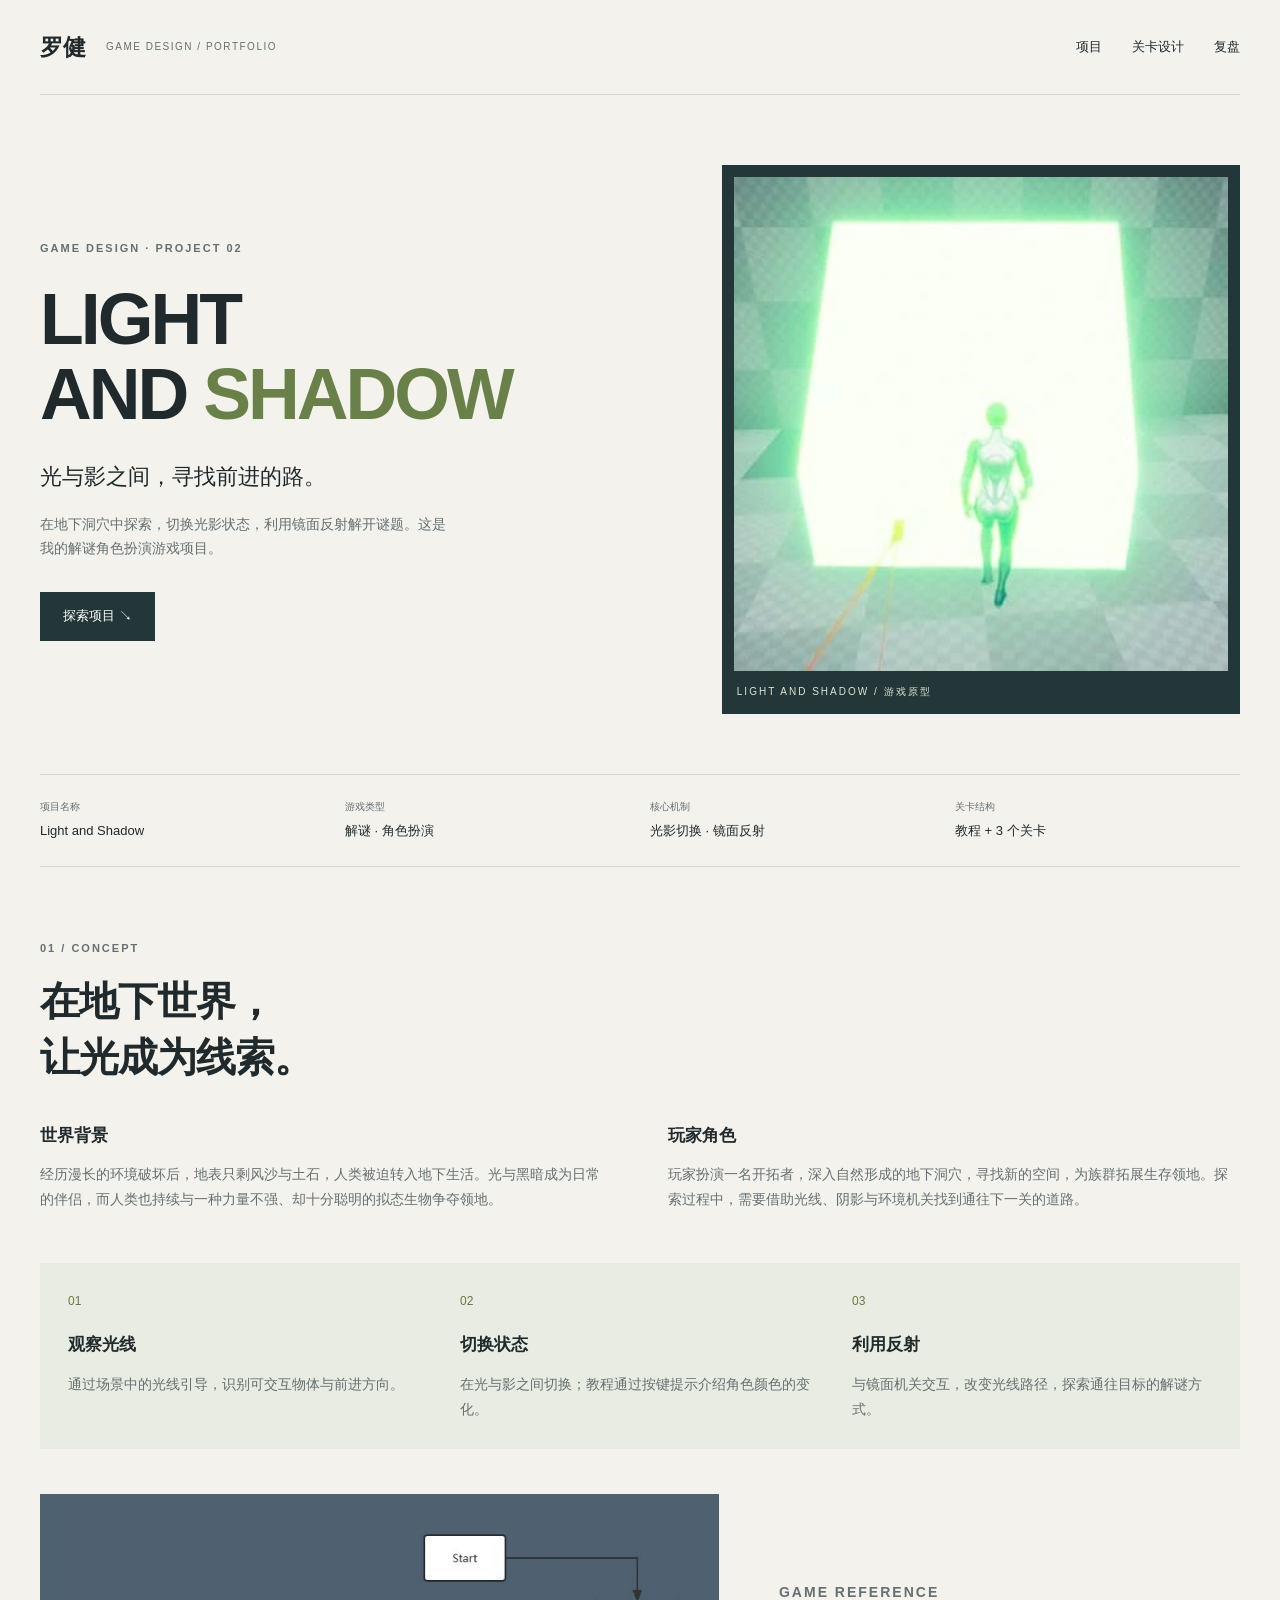
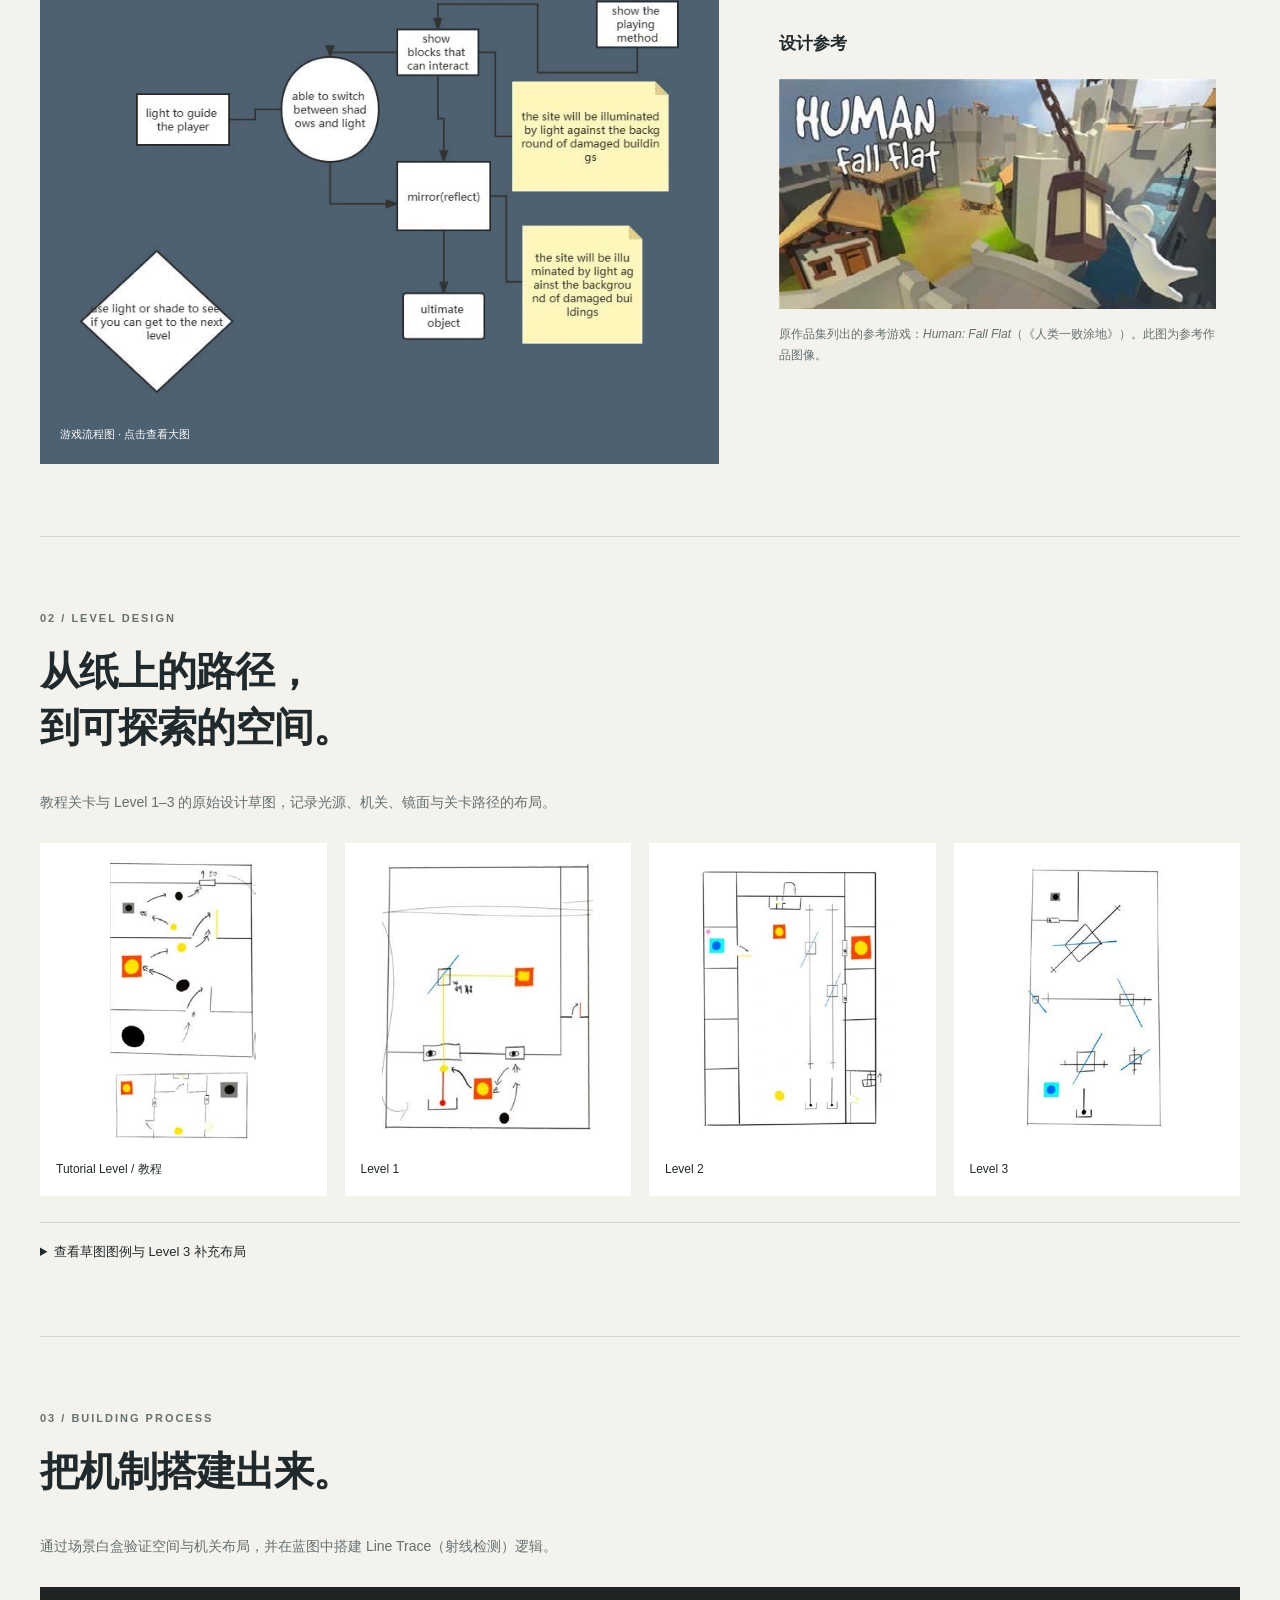
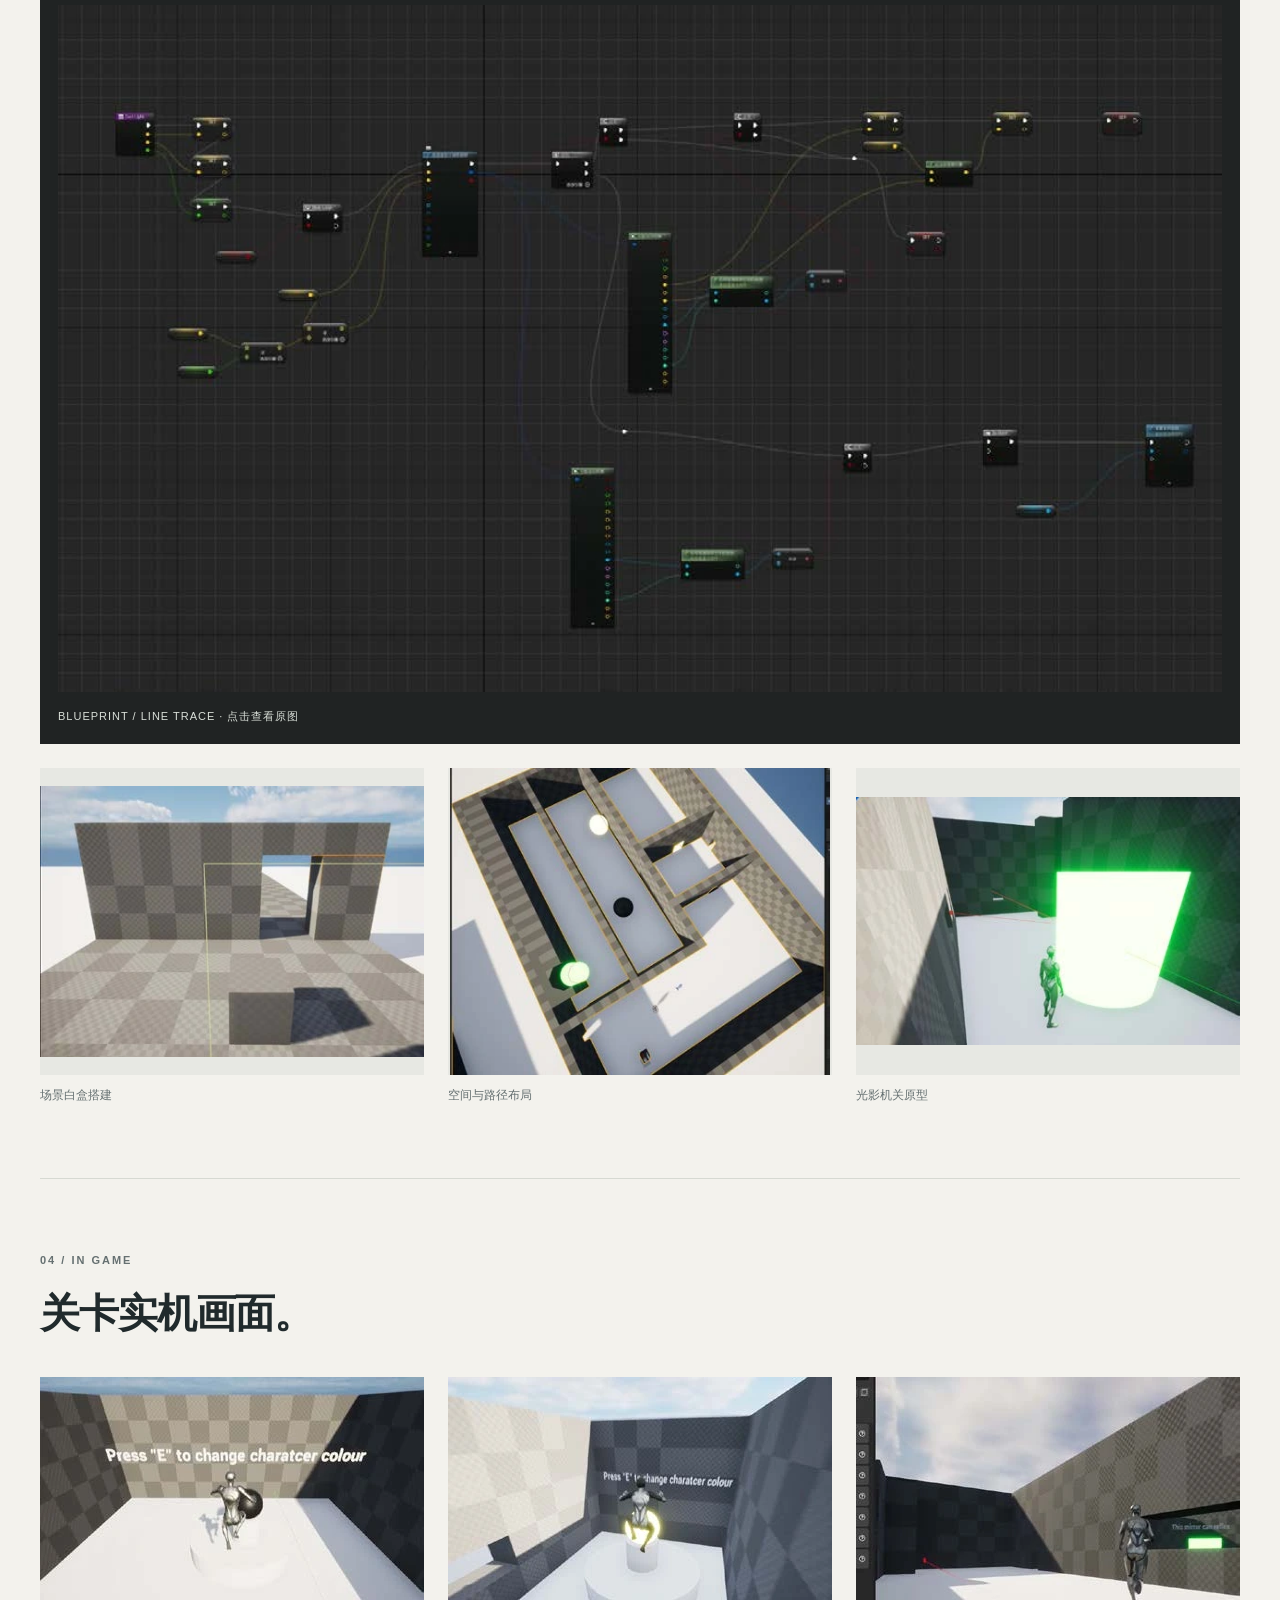
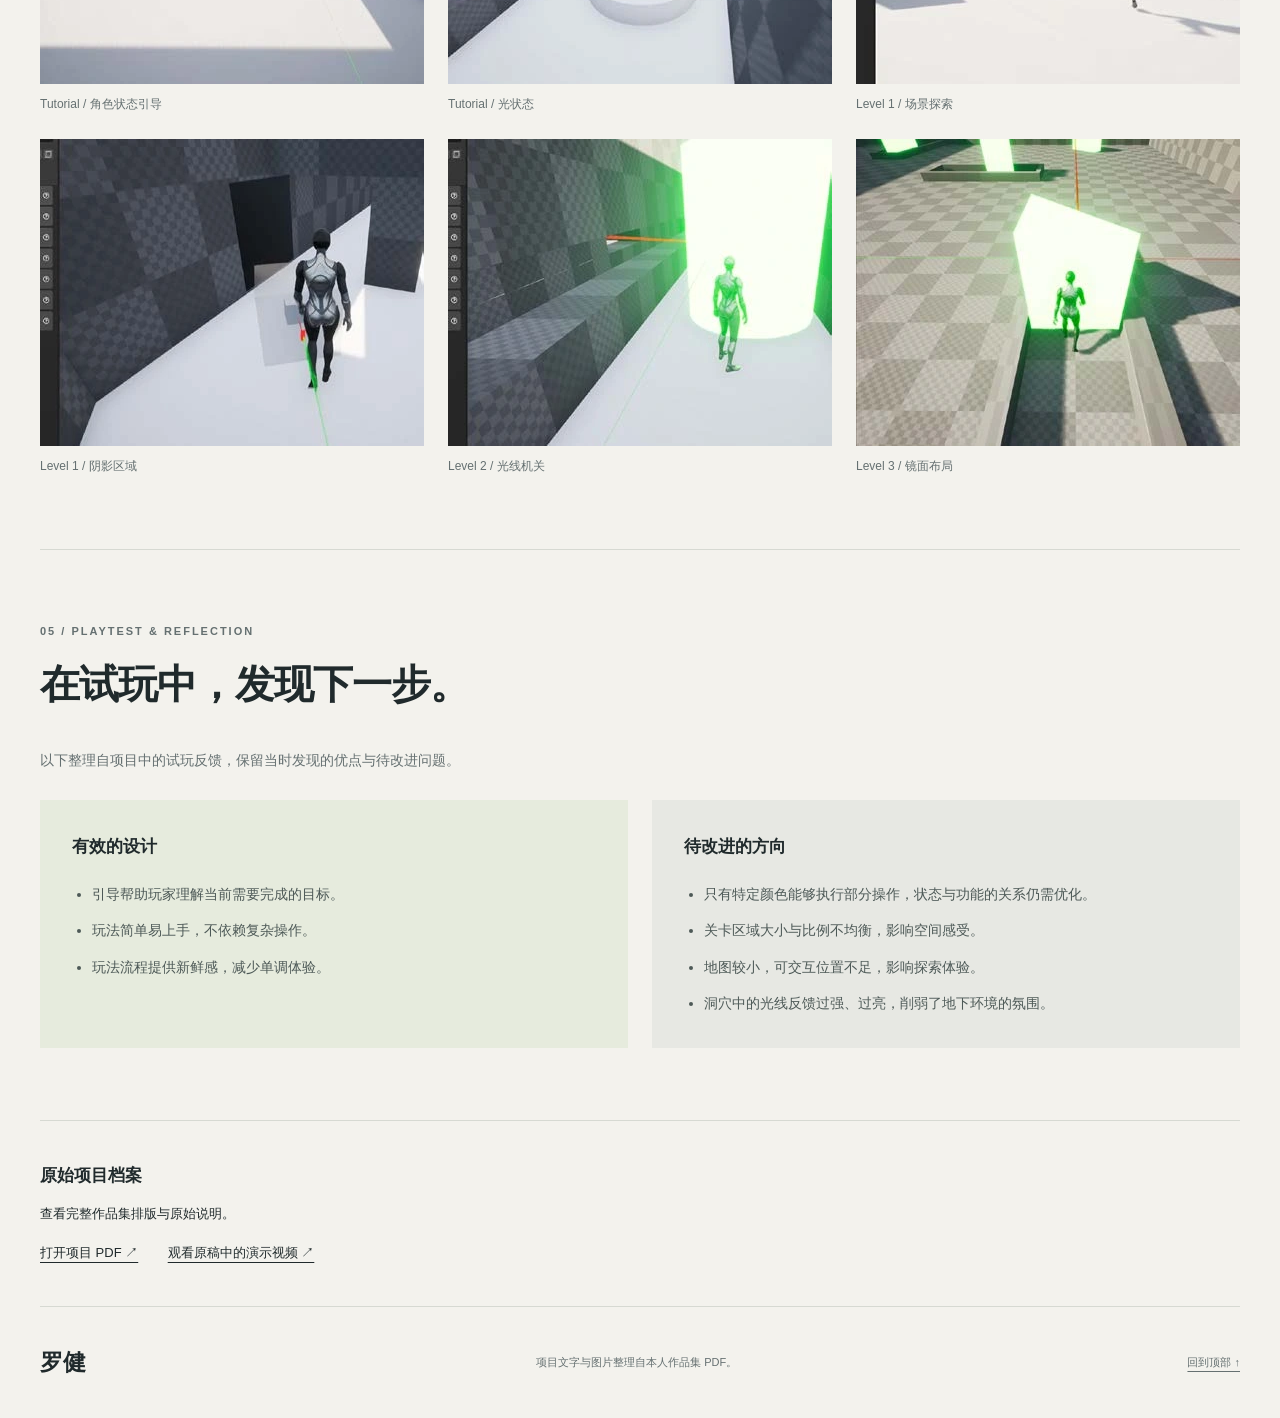
==== index.html @ 32b3b3c1 "Move portfolio images into image directory Update image paths in both language versions and document" ====
<!DOCTYPE html>
<html lang="zh-CN">
<head>
<meta charset="UTF-8">
<meta name="viewport" content="width=device-width, initial-scale=1">
<meta name="description" content="罗健的游戏作品集：Light and Shadow。展示光影解谜游戏的关卡设计、蓝图实现与试玩反馈。">
<title>罗健 · Light and Shadow | 游戏作品集</title>
<link rel="stylesheet" href="styles.css">
</head>
<body>
<a class="skip-link" href="#project">跳转到项目内容</a>
<header>
<a class="wordmark" href="#home">罗健 <span>GAME DESIGN / PORTFOLIO</span>
</a>
<nav aria-label="主导航">
<a href="#project">项目</a>
<a href="#levels">关卡设计</a>
<a href="#reflection">复盘</a>
</nav>
</header>
<main id="home">
<section class="hero">
<div>
<p class="eyebrow">GAME DESIGN · PROJECT 02</p>
<h1>LIGHT<br>AND <em>SHADOW</em>
</h1>
<p class="subtitle">光与影之间，寻找前进的路。</p>
<p class="intro">在地下洞穴中探索，切换光影状态，利用镜面反射解开谜题。这是我的解谜角色扮演游戏项目。</p>
<a class="button" href="#project">探索项目 ↘</a>
</div>
<figure class="hero-image">
<img src="assets/image/page-1-image-4.webp" alt="Light and Shadow 中角色站在绿色发光机关前" width="383" height="382" fetchpriority="high">
<figcaption>LIGHT AND SHADOW / 游戏原型</figcaption>
</figure>
</section>
<div class="meta">
<div>
<span>项目名称</span>Light and Shadow</div>
<div>
<span>游戏类型</span>解谜 · 角色扮演</div>
<div>
<span>核心机制</span>光影切换 · 镜面反射</div>
<div>
<span>关卡结构</span>教程 + 3 个关卡</div>
</div>
<section id="project" class="section">
<div class="section-heading">
<p class="eyebrow">01 / CONCEPT</p>
<h2>在地下世界，<br>让光成为线索。</h2>
</div>
<div class="two-col">
<article>
<h3>世界背景</h3>
<p>经历漫长的环境破坏后，地表只剩风沙与土石，人类被迫转入地下生活。光与黑暗成为日常的伴侣，而人类也持续与一种力量不强、却十分聪明的拟态生物争夺领地。</p>
</article>
<article>
<h3>玩家角色</h3>
<p>玩家扮演一名开拓者，深入自然形成的地下洞穴，寻找新的空间，为族群拓展生存领地。探索过程中，需要借助光线、阴影与环境机关找到通往下一关的道路。</p>
</article>
</div>
<div class="mechanics">
<article>
<span>01</span>
<h3>观察光线</h3>
<p>通过场景中的光线引导，识别可交互物体与前进方向。</p>
</article>
<article>
<span>02</span>
<h3>切换状态</h3>
<p>在光与影之间切换；教程通过按键提示介绍角色颜色的变化。</p>
</article>
<article>
<span>03</span>
<h3>利用反射</h3>
<p>与镜面机关交互，改变光线路径，探索通往目标的解谜方式。</p>
</article>
</div>
<div class="process-grid">
<div class="flow">
<figure>
<a href="assets/image/page-2-image-1.webp" target="_blank" rel="noopener">
<img src="assets/image/page-2-image-1.webp" alt="游戏流程图：玩法引导、交互物体、光影切换、镜面反射与最终目标" width="756" height="590" loading="lazy">
</a>
<figcaption>游戏流程图 · 点击查看大图</figcaption>
</figure>
</div>
<article class="reference">
<p class="eyebrow">GAME REFERENCE</p>
<h3>设计参考</h3>
<img src="assets/image/page-2-image-0.webp" alt="参考游戏 Human: Fall Flat 宣传画面，非本人作品" width="420" height="221" loading="lazy">
<p>原作品集列出的参考游戏：<cite>Human: Fall Flat</cite>（《人类一败涂地》）。此图为参考作品图像。</p>
</article>
</div>
</section>
<section id="levels" class="section">
<div class="section-heading">
<p class="eyebrow">02 / LEVEL DESIGN</p>
<h2>从纸上的路径，<br>到可探索的空间。</h2>
</div>
<p>教程关卡与 Level 1–3 的原始设计草图，记录光源、机关、镜面与关卡路径的布局。</p>
<div class="sketch-grid">
<figure>
<a href="assets/image/page-3-image-0.webp" target="_blank" rel="noopener">
<img src="assets/image/page-3-image-0.webp" alt="Tutorial Level / 教程 关卡布局原始草图" width="211" height="405" loading="lazy">
</a>
<figcaption>Tutorial Level / 教程</figcaption>
</figure>
<figure>
<a href="assets/image/page-3-image-2.webp" target="_blank" rel="noopener">
<img src="assets/image/page-3-image-2.webp" alt="Level 1 关卡布局原始草图" width="280" height="372" loading="lazy">
</a>
<figcaption>Level 1</figcaption>
</figure>
<figure>
<a href="assets/image/page-3-image-4.webp" target="_blank" rel="noopener">
<img src="assets/image/page-3-image-4.webp" alt="Level 2 关卡布局原始草图" width="290" height="392" loading="lazy">
</a>
<figcaption>Level 2</figcaption>
</figure>
<figure>
<a href="assets/image/page-3-image-5.webp" target="_blank" rel="noopener">
<img src="assets/image/page-3-image-5.webp" alt="Level 3 关卡布局原始草图" width="245" height="392" loading="lazy">
</a>
<figcaption>Level 3</figcaption>
</figure>
</div>
<details>
<summary>查看草图图例与 Level 3 补充布局</summary>
<div class="two-col extra">
<img src="assets/image/page-3-image-1.webp" alt="光影状态与机关符号的手写图例" width="508" height="123" loading="lazy">
<img src="assets/image/page-3-image-3.webp" alt="Level 3 补充布局草图" width="446" height="392" loading="lazy">
</div>
</details>
</section>
<section class="section">
<div class="section-heading">
<p class="eyebrow">03 / BUILDING PROCESS</p>
<h2>把机制搭建出来。</h2>
</div>
<p>通过场景白盒验证空间与机关布局，并在蓝图中搭建 Line Trace（射线检测）逻辑。</p>
<div class="blueprint">
<figure>
<a href="assets/image/page-4-image-2.webp" target="_blank" rel="noopener">
<img src="assets/image/page-4-image-2.webp" alt="Line Trace 蓝图的节点及连接逻辑" width="1022" height="603" loading="lazy">
</a>
<figcaption>BLUEPRINT / LINE TRACE · 点击查看原图</figcaption>
</figure>
</div>
<div class="gallery build">
<figure>
<a href="assets/image/page-4-image-0.webp" target="_blank" rel="noopener">
<img src="assets/image/page-4-image-0.webp" alt="场景白盒搭建" width="412" height="290" loading="lazy">
</a>
<figcaption>场景白盒搭建</figcaption>
</figure>
<figure>
<a href="assets/image/page-4-image-1.webp" target="_blank" rel="noopener">
<img src="assets/image/page-4-image-1.webp" alt="空间与路径布局" width="412" height="332" loading="lazy">
</a>
<figcaption>空间与路径布局</figcaption>
</figure>
<figure>
<a href="assets/image/page-4-image-3.webp" target="_blank" rel="noopener">
<img src="assets/image/page-4-image-3.webp" alt="光影机关原型" width="412" height="266" loading="lazy">
</a>
<figcaption>光影机关原型</figcaption>
</figure>
</div>
</section>
<section class="section">
<div class="section-heading">
<p class="eyebrow">04 / IN GAME</p>
<h2>关卡实机画面。</h2>
</div>
<div class="gallery">
<figure>
<a href="assets/image/page-5-image-0.webp" target="_blank" rel="noopener">
<img src="assets/image/page-5-image-0.webp" alt="Tutorial / 角色状态引导游戏截图" width="384" height="307" loading="lazy">
</a>
<figcaption>Tutorial / 角色状态引导</figcaption>
</figure>
<figure>
<a href="assets/image/page-5-image-2.webp" target="_blank" rel="noopener">
<img src="assets/image/page-5-image-2.webp" alt="Tutorial / 光状态游戏截图" width="384" height="307" loading="lazy">
</a>
<figcaption>Tutorial / 光状态</figcaption>
</figure>
<figure>
<a href="assets/image/page-5-image-4.webp" target="_blank" rel="noopener">
<img src="assets/image/page-5-image-4.webp" alt="Level 1 / 场景探索游戏截图" width="384" height="307" loading="lazy">
</a>
<figcaption>Level 1 / 场景探索</figcaption>
</figure>
<figure>
<a href="assets/image/page-5-image-1.webp" target="_blank" rel="noopener">
<img src="assets/image/page-5-image-1.webp" alt="Level 1 / 阴影区域游戏截图" width="384" height="307" loading="lazy">
</a>
<figcaption>Level 1 / 阴影区域</figcaption>
</figure>
<figure>
<a href="assets/image/page-5-image-3.webp" target="_blank" rel="noopener">
<img src="assets/image/page-5-image-3.webp" alt="Level 2 / 光线机关游戏截图" width="384" height="307" loading="lazy">
</a>
<figcaption>Level 2 / 光线机关</figcaption>
</figure>
<figure>
<a href="assets/image/page-5-image-5.webp" target="_blank" rel="noopener">
<img src="assets/image/page-5-image-5.webp" alt="Level 3 / 镜面布局游戏截图" width="384" height="307" loading="lazy">
</a>
<figcaption>Level 3 / 镜面布局</figcaption>
</figure>
</div>
</section>
<section id="reflection" class="section">
<div class="section-heading">
<p class="eyebrow">05 / PLAYTEST & REFLECTION</p>
<h2>在试玩中，发现下一步。</h2>
</div>
<p>以下整理自项目中的试玩反馈，保留当时发现的优点与待改进问题。</p>
<div class="two-col feedback">
<article>
<h3>有效的设计</h3>
<ul>
<li>引导帮助玩家理解当前需要完成的目标。</li>
<li>玩法简单易上手，不依赖复杂操作。</li>
<li>玩法流程提供新鲜感，减少单调体验。</li>
</ul>
</article>
<article>
<h3>待改进的方向</h3>
<ul>
<li>只有特定颜色能够执行部分操作，状态与功能的关系仍需优化。</li>
<li>关卡区域大小与比例不均衡，影响空间感受。</li>
<li>地图较小，可交互位置不足，影响探索体验。</li>
<li>洞穴中的光线反馈过强、过亮，削弱了地下环境的氛围。</li>
</ul>
</article>
</div>
</section>
<section class="source">
<h3>原始项目档案</h3>
<p>查看完整作品集排版与原始说明。</p>
<a href="assets/light-and-shadow/portfolio.pdf" target="_blank" rel="noopener">打开项目 PDF ↗</a>
<a href="https://youtu.be/QK2TVI5vI_Q" target="_blank" rel="noopener">观看原稿中的演示视频 ↗</a>
</section>
</main>
<footer>
<a class="wordmark" href="#home">罗健</a>
<p>项目文字与图片整理自本人作品集 PDF。</p>
<a href="#home">回到顶部 ↑</a>
</footer>
</body>
</html>
---- styles.css ----
:root{color-scheme:light;--bg:#f3f2ed;--ink:#202a2c;--muted:#657071;--line:#d6d9d2;--dark:#233638}
*{box-sizing:border-box}
html{scroll-behavior:smooth;scroll-padding-top:24px}
body{margin:0;background:var(--bg);color:var(--ink);font-family:"Segoe UI","Microsoft YaHei",sans-serif;line-height:1.75}
a{color:inherit;text-underline-offset:5px}
img{display:block;max-width:100%;height:auto}
figure{margin:0}
h1,h2,h3,p{margin-top:0}
a:focus-visible,summary:focus-visible{outline:3px solid #578323;outline-offset:6px}
.skip-link{position:absolute;top:-80px;left:20px;background:white;padding:12px;z-index:10}
.skip-link:focus{top:12px}
header,main,footer{width:min(1200px,calc(100% - 80px));margin:auto}
header{display:flex;align-items:center;justify-content:space-between;padding:27px 0;border-bottom:1px solid var(--line)}
.wordmark{text-decoration:none;font-size:23px;font-weight:700;display:flex;align-items:center;gap:20px}
.wordmark span{font-size:10px;letter-spacing:1.5px;font-weight:500;color:var(--muted)}
nav{display:flex;gap:30px;font-size:13px}
nav a{text-decoration:none}
nav a:hover{color:#50742d}
.hero{display:grid;grid-template-columns:1.2fr 1fr;gap:60px;align-items:center;padding:70px 0 60px}
.eyebrow{font-size:11px;letter-spacing:2px;font-weight:650;color:var(--muted);margin-bottom:24px}
h1{font-size:clamp(40px,5.6vw,78px);line-height:1.05;letter-spacing:-3px;font-weight:750;margin-bottom:26px}
h1 em{font-style:normal;color:#698149}
.subtitle{font-size:22px;margin-bottom:15px}
.intro{font-size:14px;max-width:410px;color:var(--muted)}
.button{display:inline-flex;align-items:center;background:var(--dark);color:white;padding:13px 23px;margin-top:17px;font-size:13px;text-decoration:none}
.button:hover{background:#40564a}
.hero-image{background:var(--dark);padding:12px}
.hero-image img{width:100%;aspect-ratio:1;object-fit:cover}
.hero-image figcaption{color:#dbe5d3;font-size:10px;letter-spacing:2px;padding:12px 3px 1px}
.meta{display:grid;grid-template-columns:repeat(4,1fr);border-top:1px solid var(--line);border-bottom:1px solid var(--line);padding:23px 0;font-size:13px;gap:20px}
.meta span{display:block;font-size:10px;color:var(--muted);margin-bottom:5px}
.section{padding:72px 0;border-bottom:1px solid var(--line)}
.section-heading{margin-bottom:35px}
.section-heading .eyebrow{margin-bottom:16px}
h2{font-size:clamp(28px,3.1vw,42px);font-weight:600;line-height:1.4;letter-spacing:-1px;margin-bottom:20px}
.section>p{color:var(--muted);font-size:14px;max-width:650px;margin-bottom:28px}
h3{font-size:17px;margin-bottom:12px}
.two-col{display:grid;grid-template-columns:1fr 1fr;gap:55px}
.two-col p,.mechanics p,.reference p{font-size:14px;color:var(--muted)}
.mechanics{display:grid;grid-template-columns:repeat(3,1fr);gap:32px;margin:38px 0 45px;padding:28px;background:#e9ece2}
.mechanics article>span{font-size:12px;color:#657944;display:block;margin-bottom:18px}
.mechanics p{margin-bottom:0}
.process-grid{display:grid;grid-template-columns:1.4fr 1fr;gap:36px;align-items:center}
.flow{background:#4e6171;padding:20px}
.flow img{width:100%}
.flow figcaption{color:#fff;font-size:11px;margin-top:12px}
.reference{padding:24px}
.reference img{width:100%;margin:20px 0 15px}
.reference p:last-child{font-size:12px}
.sketch-grid{display:grid;grid-template-columns:repeat(4,1fr);gap:18px}
.sketch-grid figure{background:white;padding:16px}
.sketch-grid img{width:100%;height:280px;object-fit:contain}
.sketch-grid figcaption{font-size:12px;margin-top:20px}
details{margin-top:26px;border-top:1px solid var(--line);padding-top:18px}
summary{cursor:pointer;font-size:13px}
.extra{gap:24px;align-items:center;padding:24px;background:white;margin-top:20px}
.blueprint{background:#202323;padding:18px}
.blueprint img{width:100%}
.blueprint figcaption{font-size:11px;color:#d9dfd8;margin-top:15px;letter-spacing:1px}
.gallery{display:grid;grid-template-columns:repeat(3,minmax(0,1fr));gap:24px}
.build{margin-top:24px}
.gallery img{width:100%;object-fit:contain;background:#e7e8e3;aspect-ratio:384/307}
.gallery figcaption{font-size:12px;color:var(--muted);margin-top:10px}
.feedback{gap:24px}
.feedback article{padding:32px;background:#e6ebdd}
.feedback article+article{background:#e7e8e3}
.feedback h3{margin-bottom:20px}
.feedback ul{margin:0;padding-left:20px;font-size:14px;color:#4d5957}
.feedback li+li{margin-top:12px}
.source{padding:40px 0}
.source p,.source a{font-size:13px}
.source a{display:inline-block;margin-right:25px}
footer{display:flex;justify-content:space-between;align-items:center;gap:25px;padding:35px 0;border-top:1px solid var(--line)}
footer p,footer>a:last-child{font-size:11px;color:var(--muted);margin:0}

@media(max-width:900px){header,main,footer{width:calc(100% - 40px)}
.hero{gap:25px}
h1{letter-spacing:-2px}
.sketch-grid{grid-template-columns:repeat(2,1fr)}
.wordmark span{display:none}
.section{padding:50px 0}
.gallery{gap:16px}
.reference{padding:0}
.two-col{gap:28px}
}

@media(max-width:600px){header{padding:20px 0}
nav{gap:18px;font-size:12px}
.hero{grid-template-columns:1fr;padding:42px 0 28px;gap:30px}
h1{font-size:clamp(36px,10vw,60px)}
.hero-image{max-width:440px;width:100%}
.meta{grid-template-columns:1fr 1fr;gap:20px;font-size:12px}
.two-col,.process-grid{grid-template-columns:1fr}
.mechanics{grid-template-columns:1fr;gap:25px;padding:24px}
.mechanics article>span{margin-bottom:6px}
.sketch-grid{gap:12px}
.sketch-grid figure{padding:10px}
.sketch-grid img{height:200px}
.sketch-grid figcaption{font-size:11px}
.gallery{grid-template-columns:1fr 1fr}
.build{grid-template-columns:1fr}
.feedback article{padding:24px}
.section-heading{margin-bottom:25px}
footer{flex-wrap:wrap;gap:14px}
footer p{order:3;width:100%}
}

@media(prefers-reduced-motion:reduce){html{scroll-behavior:auto}
}
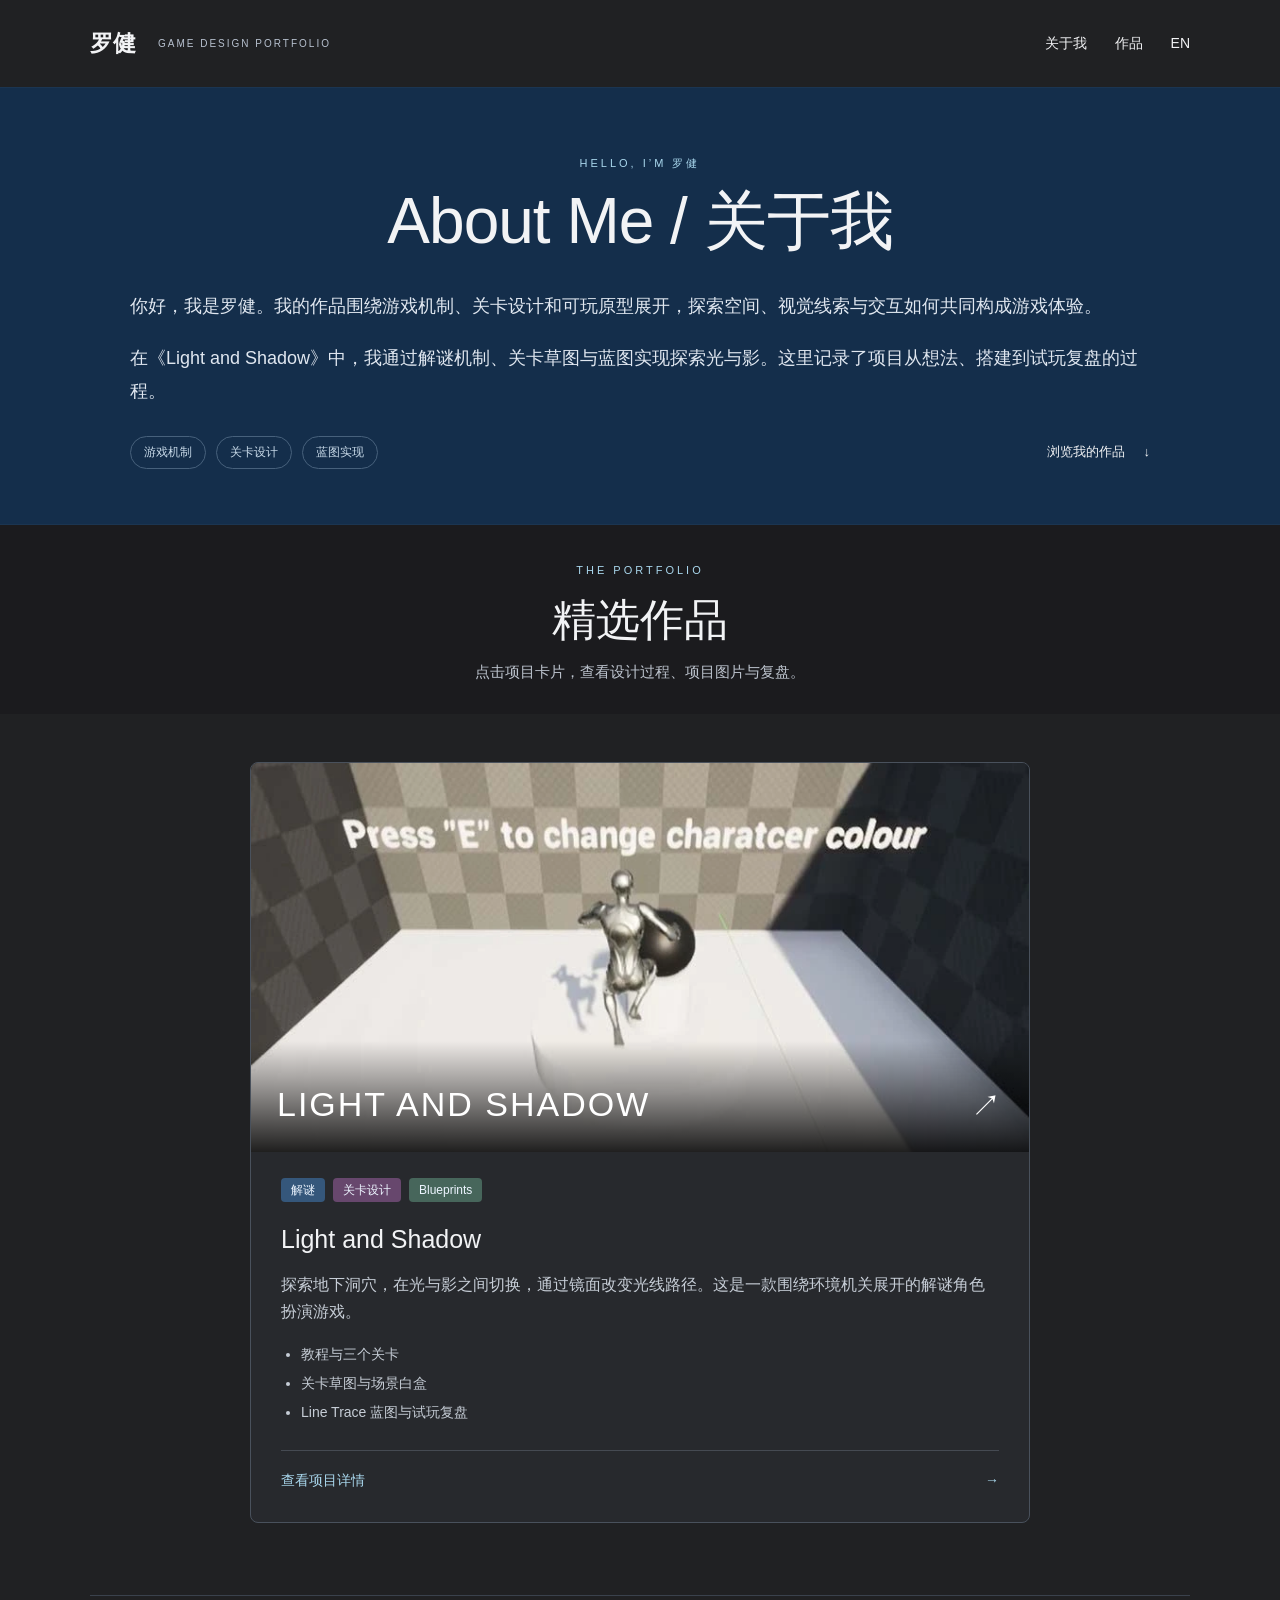
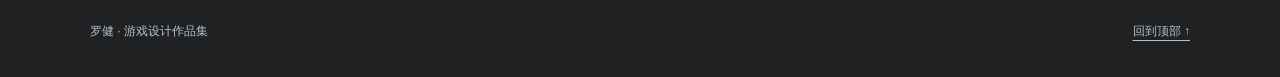
==== commit 620eb0e8: "Redesign portfolio homepage and prepare GitHub Pages publishing" ====
--- a/index.html
+++ b/index.html
@@ -3,251 +3,37 @@
 <head>
 <meta charset="UTF-8">
 <meta name="viewport" content="width=device-width, initial-scale=1">
-<meta name="description" content="罗健的游戏作品集：Light and Shadow。展示光影解谜游戏的关卡设计、蓝图实现与试玩反馈。">
-<title>罗健 · Light and Shadow | 游戏作品集</title>
-<link rel="stylesheet" href="styles.css">
+<meta name="description" content="罗健 · 游戏设计作品集，关于我、精选作品与项目详情。">
+<title>罗健 | 游戏设计作品集</title>
+<link rel="stylesheet" href="portfolio.css">
 </head>
-<body>
-<a class="skip-link" href="#project">跳转到项目内容</a>
-<header>
-<a class="wordmark" href="#home">罗健 <span>GAME DESIGN / PORTFOLIO</span>
-</a>
+<body class="portfolio-home">
+<a class="skip-link" href="#about">跳转到正文</a>
+<header class="home-header">
+<a class="home-brand" href="index.html">罗健<span>GAME DESIGN PORTFOLIO</span></a>
 <nav aria-label="主导航">
-<a href="#project">项目</a>
-<a href="#levels">关卡设计</a>
-<a href="#reflection">复盘</a>
+<a href="#about">关于我</a><a href="#projects">作品</a><a href="index-en.html" lang="en">EN</a>
 </nav>
 </header>
-<main id="home">
-<section class="hero">
-<div>
-<p class="eyebrow">GAME DESIGN · PROJECT 02</p>
-<h1>LIGHT<br>AND <em>SHADOW</em>
-</h1>
-<p class="subtitle">光与影之间，寻找前进的路。</p>
-<p class="intro">在地下洞穴中探索，切换光影状态，利用镜面反射解开谜题。这是我的解谜角色扮演游戏项目。</p>
-<a class="button" href="#project">探索项目 ↘</a>
-</div>
-<figure class="hero-image">
-<img src="assets/image/page-1-image-4.webp" alt="Light and Shadow 中角色站在绿色发光机关前" width="383" height="382" fetchpriority="high">
-<figcaption>LIGHT AND SHADOW / 游戏原型</figcaption>
-</figure>
-</section>
-<div class="meta">
-<div>
-<span>项目名称</span>Light and Shadow</div>
-<div>
-<span>游戏类型</span>解谜 · 角色扮演</div>
-<div>
-<span>核心机制</span>光影切换 · 镜面反射</div>
-<div>
-<span>关卡结构</span>教程 + 3 个关卡</div>
-</div>
-<section id="project" class="section">
-<div class="section-heading">
-<p class="eyebrow">01 / CONCEPT</p>
-<h2>在地下世界，<br>让光成为线索。</h2>
-</div>
-<div class="two-col">
-<article>
-<h3>世界背景</h3>
-<p>经历漫长的环境破坏后，地表只剩风沙与土石，人类被迫转入地下生活。光与黑暗成为日常的伴侣，而人类也持续与一种力量不强、却十分聪明的拟态生物争夺领地。</p>
-</article>
-<article>
-<h3>玩家角色</h3>
-<p>玩家扮演一名开拓者，深入自然形成的地下洞穴，寻找新的空间，为族群拓展生存领地。探索过程中，需要借助光线、阴影与环境机关找到通往下一关的道路。</p>
-</article>
-</div>
-<div class="mechanics">
-<article>
-<span>01</span>
-<h3>观察光线</h3>
-<p>通过场景中的光线引导，识别可交互物体与前进方向。</p>
-</article>
-<article>
-<span>02</span>
-<h3>切换状态</h3>
-<p>在光与影之间切换；教程通过按键提示介绍角色颜色的变化。</p>
-</article>
-<article>
-<span>03</span>
-<h3>利用反射</h3>
-<p>与镜面机关交互，改变光线路径，探索通往目标的解谜方式。</p>
-</article>
-</div>
-<div class="process-grid">
-<div class="flow">
-<figure>
-<a href="assets/image/page-2-image-1.webp" target="_blank" rel="noopener">
-<img src="assets/image/page-2-image-1.webp" alt="游戏流程图：玩法引导、交互物体、光影切换、镜面反射与最终目标" width="756" height="590" loading="lazy">
-</a>
-<figcaption>游戏流程图 · 点击查看大图</figcaption>
-</figure>
-</div>
-<article class="reference">
-<p class="eyebrow">GAME REFERENCE</p>
-<h3>设计参考</h3>
-<img src="assets/image/page-2-image-0.webp" alt="参考游戏 Human: Fall Flat 宣传画面，非本人作品" width="420" height="221" loading="lazy">
-<p>原作品集列出的参考游戏：<cite>Human: Fall Flat</cite>（《人类一败涂地》）。此图为参考作品图像。</p>
-</article>
+<main>
+<section class="about-section" id="about" aria-labelledby="about-title">
+<div class="about-inner">
+<p class="overline">HELLO, I’M 罗健</p>
+<h1 id="about-title">About Me / 关于我</h1>
+<div class="bio"><p>你好，我是罗健。我的作品围绕游戏机制、关卡设计和可玩原型展开，探索空间、视觉线索与交互如何共同构成游戏体验。</p><p>在《Light and Shadow》中，我通过解谜机制、关卡草图与蓝图实现探索光与影。这里记录了项目从想法、搭建到试玩复盘的过程。</p></div>
+<div class="about-bottom"><ul class="specialties"><li>游戏机制</li><li>关卡设计</li><li>蓝图实现</li></ul><a class="work-link" href="#projects">浏览我的作品 <span aria-hidden="true">↓</span></a></div>
 </div>
 </section>
-<section id="levels" class="section">
-<div class="section-heading">
-<p class="eyebrow">02 / LEVEL DESIGN</p>
-<h2>从纸上的路径，<br>到可探索的空间。</h2>
-</div>
-<p>教程关卡与 Level 1–3 的原始设计草图，记录光源、机关、镜面与关卡路径的布局。</p>
-<div class="sketch-grid">
-<figure>
-<a href="assets/image/page-3-image-0.webp" target="_blank" rel="noopener">
-<img src="assets/image/page-3-image-0.webp" alt="Tutorial Level / 教程 关卡布局原始草图" width="211" height="405" loading="lazy">
-</a>
-<figcaption>Tutorial Level / 教程</figcaption>
-</figure>
-<figure>
-<a href="assets/image/page-3-image-2.webp" target="_blank" rel="noopener">
-<img src="assets/image/page-3-image-2.webp" alt="Level 1 关卡布局原始草图" width="280" height="372" loading="lazy">
-</a>
-<figcaption>Level 1</figcaption>
-</figure>
-<figure>
-<a href="assets/image/page-3-image-4.webp" target="_blank" rel="noopener">
-<img src="assets/image/page-3-image-4.webp" alt="Level 2 关卡布局原始草图" width="290" height="392" loading="lazy">
-</a>
-<figcaption>Level 2</figcaption>
-</figure>
-<figure>
-<a href="assets/image/page-3-image-5.webp" target="_blank" rel="noopener">
-<img src="assets/image/page-3-image-5.webp" alt="Level 3 关卡布局原始草图" width="245" height="392" loading="lazy">
-</a>
-<figcaption>Level 3</figcaption>
-</figure>
-</div>
-<details>
-<summary>查看草图图例与 Level 3 补充布局</summary>
-<div class="two-col extra">
-<img src="assets/image/page-3-image-1.webp" alt="光影状态与机关符号的手写图例" width="508" height="123" loading="lazy">
-<img src="assets/image/page-3-image-3.webp" alt="Level 3 补充布局草图" width="446" height="392" loading="lazy">
-</div>
-</details>
-</section>
-<section class="section">
-<div class="section-heading">
-<p class="eyebrow">03 / BUILDING PROCESS</p>
-<h2>把机制搭建出来。</h2>
-</div>
-<p>通过场景白盒验证空间与机关布局，并在蓝图中搭建 Line Trace（射线检测）逻辑。</p>
-<div class="blueprint">
-<figure>
-<a href="assets/image/page-4-image-2.webp" target="_blank" rel="noopener">
-<img src="assets/image/page-4-image-2.webp" alt="Line Trace 蓝图的节点及连接逻辑" width="1022" height="603" loading="lazy">
-</a>
-<figcaption>BLUEPRINT / LINE TRACE · 点击查看原图</figcaption>
-</figure>
-</div>
-<div class="gallery build">
-<figure>
-<a href="assets/image/page-4-image-0.webp" target="_blank" rel="noopener">
-<img src="assets/image/page-4-image-0.webp" alt="场景白盒搭建" width="412" height="290" loading="lazy">
-</a>
-<figcaption>场景白盒搭建</figcaption>
-</figure>
-<figure>
-<a href="assets/image/page-4-image-1.webp" target="_blank" rel="noopener">
-<img src="assets/image/page-4-image-1.webp" alt="空间与路径布局" width="412" height="332" loading="lazy">
-</a>
-<figcaption>空间与路径布局</figcaption>
-</figure>
-<figure>
-<a href="assets/image/page-4-image-3.webp" target="_blank" rel="noopener">
-<img src="assets/image/page-4-image-3.webp" alt="光影机关原型" width="412" height="266" loading="lazy">
-</a>
-<figcaption>光影机关原型</figcaption>
-</figure>
+<section id="projects" class="projects-section" aria-labelledby="projects-title">
+<div class="projects-heading"><p class="overline">THE PORTFOLIO</p><h2 id="projects-title">精选作品</h2><p>点击项目卡片，查看设计过程、项目图片与复盘。</p></div>
+<div class="project-grid">
+<article class="project-card"><a class="project-card-link" href="light-and-shadow.html" aria-label="查看 Light and Shadow 项目详情">
+<div class="card-cover"><img src="assets/image/page-1-image-0.webp" width="824" height="413" alt="Light and Shadow 游戏原型画面"><div class="cover-label"><span>LIGHT AND SHADOW</span><span class="card-arrow" aria-hidden="true">↗</span></div></div>
+<div class="card-content"><div class="tags"><span>解谜</span><span>关卡设计</span><span>Blueprints</span></div><h3>Light and Shadow</h3><p>探索地下洞穴，在光与影之间切换，通过镜面改变光线路径。这是一款围绕环境机关展开的解谜角色扮演游戏。</p><ul><li>教程与三个关卡</li><li>关卡草图与场景白盒</li><li>Line Trace 蓝图与试玩复盘</li></ul><span class="card-cta">查看项目详情 <span aria-hidden="true">→</span></span></div>
+</a></article>
 </div>
 </section>
-<section class="section">
-<div class="section-heading">
-<p class="eyebrow">04 / IN GAME</p>
-<h2>关卡实机画面。</h2>
-</div>
-<div class="gallery">
-<figure>
-<a href="assets/image/page-5-image-0.webp" target="_blank" rel="noopener">
-<img src="assets/image/page-5-image-0.webp" alt="Tutorial / 角色状态引导游戏截图" width="384" height="307" loading="lazy">
-</a>
-<figcaption>Tutorial / 角色状态引导</figcaption>
-</figure>
-<figure>
-<a href="assets/image/page-5-image-2.webp" target="_blank" rel="noopener">
-<img src="assets/image/page-5-image-2.webp" alt="Tutorial / 光状态游戏截图" width="384" height="307" loading="lazy">
-</a>
-<figcaption>Tutorial / 光状态</figcaption>
-</figure>
-<figure>
-<a href="assets/image/page-5-image-4.webp" target="_blank" rel="noopener">
-<img src="assets/image/page-5-image-4.webp" alt="Level 1 / 场景探索游戏截图" width="384" height="307" loading="lazy">
-</a>
-<figcaption>Level 1 / 场景探索</figcaption>
-</figure>
-<figure>
-<a href="assets/image/page-5-image-1.webp" target="_blank" rel="noopener">
-<img src="assets/image/page-5-image-1.webp" alt="Level 1 / 阴影区域游戏截图" width="384" height="307" loading="lazy">
-</a>
-<figcaption>Level 1 / 阴影区域</figcaption>
-</figure>
-<figure>
-<a href="assets/image/page-5-image-3.webp" target="_blank" rel="noopener">
-<img src="assets/image/page-5-image-3.webp" alt="Level 2 / 光线机关游戏截图" width="384" height="307" loading="lazy">
-</a>
-<figcaption>Level 2 / 光线机关</figcaption>
-</figure>
-<figure>
-<a href="assets/image/page-5-image-5.webp" target="_blank" rel="noopener">
-<img src="assets/image/page-5-image-5.webp" alt="Level 3 / 镜面布局游戏截图" width="384" height="307" loading="lazy">
-</a>
-<figcaption>Level 3 / 镜面布局</figcaption>
-</figure>
-</div>
-</section>
-<section id="reflection" class="section">
-<div class="section-heading">
-<p class="eyebrow">05 / PLAYTEST & REFLECTION</p>
-<h2>在试玩中，发现下一步。</h2>
-</div>
-<p>以下整理自项目中的试玩反馈，保留当时发现的优点与待改进问题。</p>
-<div class="two-col feedback">
-<article>
-<h3>有效的设计</h3>
-<ul>
-<li>引导帮助玩家理解当前需要完成的目标。</li>
-<li>玩法简单易上手，不依赖复杂操作。</li>
-<li>玩法流程提供新鲜感，减少单调体验。</li>
-</ul>
-</article>
-<article>
-<h3>待改进的方向</h3>
-<ul>
-<li>只有特定颜色能够执行部分操作，状态与功能的关系仍需优化。</li>
-<li>关卡区域大小与比例不均衡，影响空间感受。</li>
-<li>地图较小，可交互位置不足，影响探索体验。</li>
-<li>洞穴中的光线反馈过强、过亮，削弱了地下环境的氛围。</li>
-</ul>
-</article>
-</div>
-</section>
-<section class="source">
-<h3>原始项目档案</h3>
-<p>查看完整作品集排版与原始说明。</p>
-<a href="assets/light-and-shadow/portfolio.pdf" target="_blank" rel="noopener">打开项目 PDF ↗</a>
-<a href="https://youtu.be/QK2TVI5vI_Q" target="_blank" rel="noopener">观看原稿中的演示视频 ↗</a>
-</section>
 </main>
-<footer>
-<a class="wordmark" href="#home">罗健</a>
-<p>项目文字与图片整理自本人作品集 PDF。</p>
-<a href="#home">回到顶部 ↑</a>
-</footer>
+<footer class="home-footer"><span>罗健 · 游戏设计作品集</span><a href="#about">回到顶部 ↑</a></footer>
 </body>
-</html>+</html>
--- a/portfolio.css
+++ b/portfolio.css
@@ -0,0 +1,51 @@
+/* Portfolio home and shared dark project theme. */
+:root{color-scheme:dark;--bg:#202123;--ink:#f2f3f5;--muted:#b7c1cf;--line:#3a424d;--dark:#183b61;--blue:#142e4b;--accent:#a9d7ed}
+*{box-sizing:border-box}
+html{scroll-behavior:smooth;scroll-padding-top:24px}
+body{margin:0;font-family:"Segoe UI","Microsoft YaHei",sans-serif;background:var(--bg);color:var(--ink);line-height:1.7}
+a{color:inherit;text-underline-offset:5px}
+img{display:block;max-width:100%;height:auto}
+a:focus-visible,summary:focus-visible{outline:3px solid #a9d7ed;outline-offset:6px}
+.skip-link{position:absolute;top:-100px;left:20px;z-index:10;padding:10px 20px;background:#fff;color:#142e4b}
+.skip-link:focus{top:10px}
+.home-header{max-width:1160px;margin:auto;padding:24px 30px;display:flex;justify-content:space-between;align-items:center;gap:20px}
+.home-brand{font-size:23px;font-weight:600;text-decoration:none;display:flex;align-items:center;gap:22px}
+.home-brand span{font-size:10px;letter-spacing:2px;color:var(--muted);font-weight:400}
+.home-header nav{display:flex;gap:28px;font-size:14px}
+.home-header nav a{text-decoration:none}
+.home-header nav a:hover,.home-footer a:hover{color:var(--accent)}
+.about-section{background:var(--blue);border-top:1px solid #ffffff08;border-bottom:1px solid #ffffff08}
+.about-inner{max-width:1100px;margin:auto;padding:66px 40px 55px}
+.overline{font-size:11px;letter-spacing:3px;color:var(--accent);margin:0 0 12px}
+.about-inner>.overline{text-align:center}
+.portfolio-home h1{font-size:clamp(40px,5vw,66px);line-height:1.15;font-weight:300;text-align:center;margin:0 0 32px;letter-spacing:-1px}
+.bio{font-size:18px;color:#e0e7f0;line-height:1.85}
+.bio p{margin:0 0 18px}
+.about-bottom{display:flex;align-items:center;justify-content:space-between;gap:24px;margin-top:28px}
+.specialties{padding:0;margin:0;display:flex;flex-wrap:wrap;gap:10px;list-style:none}
+.specialties li{font-size:12px;color:#c7d9e8;border:1px solid #47617c;padding:5px 13px;border-radius:30px}
+.work-link{font-size:13px;white-space:nowrap;text-decoration:none}.work-link span{margin-left:15px}
+.projects-heading{text-align:center;padding:36px 24px 30px;background:#1b1b1e}
+.projects-heading h2{font-size:clamp(30px,3.5vw,44px);font-weight:300;line-height:1.3;margin:0 0 10px}
+.projects-heading p:last-child{margin:0;color:#bcc3cd;font-size:15px}
+.project-grid{width:min(1100px,calc(100% - 48px));margin:auto;display:grid;grid-template-columns:repeat(auto-fit,minmax(min(100%,420px),1fr));gap:32px;padding:48px 0 72px}
+.project-card{max-width:780px;width:100%;margin:auto}
+.project-card-link{display:block;text-decoration:none;border:1px solid #49515c;border-radius:8px;overflow:hidden;background:#27292d;transition:transform .2s,border-color .2s,box-shadow .2s}
+.project-card-link:hover{transform:translateY(-5px);border-color:#93bdd2;box-shadow:0 18px 35px #0004}
+.card-cover{position:relative;overflow:hidden;background:#101820}
+.card-cover img{width:100%;aspect-ratio:2/1;object-fit:cover;transition:transform .35s}
+.project-card-link:hover .card-cover img{transform:scale(1.025)}
+.cover-label{position:absolute;inset:auto 0 0;display:flex;align-items:center;justify-content:space-between;gap:15px;padding:35px 26px 18px;background:linear-gradient(transparent,#000d);font-size:clamp(20px,3.2vw,34px);letter-spacing:2px;font-weight:300;color:white}
+.card-arrow{font-size:30px}
+.card-content{padding:26px 30px 30px}
+.tags{display:flex;gap:8px;flex-wrap:wrap;margin-bottom:16px}
+.tags span{font-size:12px;background:#35577b;padding:2px 10px;border-radius:4px;color:#edf5ff}.tags span:nth-child(2){background:#67476d}.tags span:nth-child(3){background:#47665b}
+.card-content h3{font-size:25px;font-weight:500;margin:0 0 10px}
+.card-content p{color:#c6cdd6;font-size:16px;margin:0 0 18px}
+.card-content ul{padding-left:20px;color:#c6cdd6;font-size:14px;margin:0 0 25px}
+.card-content li{margin-bottom:5px}
+.card-cta{display:flex;justify-content:space-between;align-items:center;border-top:1px solid #454a52;padding-top:18px;font-size:14px;color:var(--accent)}
+.home-footer{max-width:1100px;margin:auto;border-top:1px solid #3a424d;padding:25px 0 35px;display:flex;justify-content:space-between;gap:20px;color:var(--muted);font-size:12px}
+.project-page h1 em{color:#a9d7ed}.project-page .hero-image{background:#142e4b}.project-page .mechanics,.project-page .feedback article{background:#18324b}.project-page .feedback article+article{background:#292e36}.project-page .feedback ul{color:#cbd5e0}.project-page .mechanics article>span{color:#a9d7ed}.project-page .sketch-grid figure{background:#f9f9f5;color:#202a2c}.project-page .extra{background:#f9f9f5}.project-page .button{background:#315879}.project-page .button:hover{background:#416d92}.project-page nav a:hover{color:#a9d7ed}.project-page header{flex-wrap:wrap;gap:16px}.project-page nav{flex-wrap:wrap;gap:20px}.project-page .gallery img{background:#303740}
+@media(max-width:650px){.home-header{padding:20px 24px;flex-wrap:wrap}.home-brand span{display:none}.home-header nav{gap:20px}.about-inner{padding:42px 24px}.bio{font-size:16px}.about-bottom{align-items:flex-start;flex-direction:column;gap:18px}.project-grid{padding:30px 0 46px}.card-content{padding:22px}.cover-label{padding:28px 18px 14px;font-size:20px;letter-spacing:1px}.home-footer{margin:0 24px;flex-wrap:wrap}.project-page header .wordmark span{display:none}}
+@media(prefers-reduced-motion:reduce){html{scroll-behavior:auto}.project-card-link,.card-cover img{transition:none}.project-card-link:hover,.project-card-link:hover .card-cover img{transform:none}}
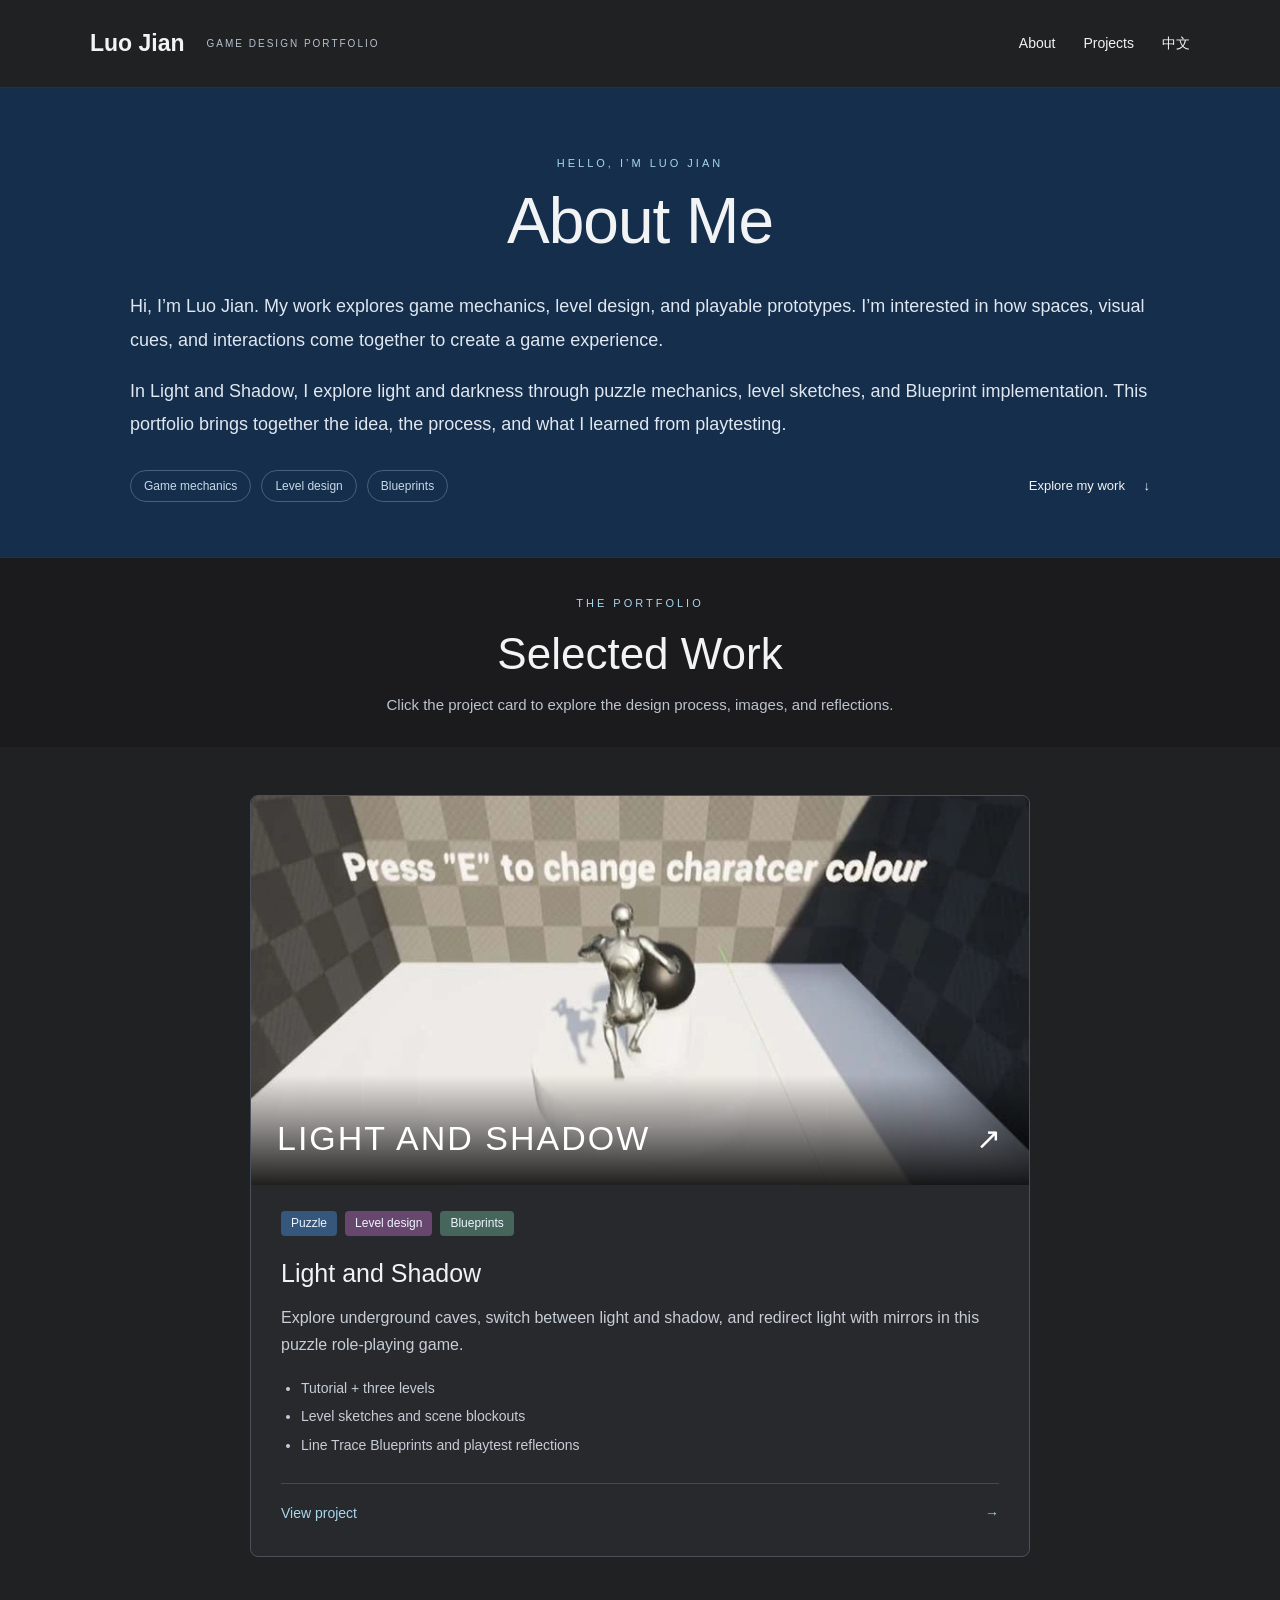
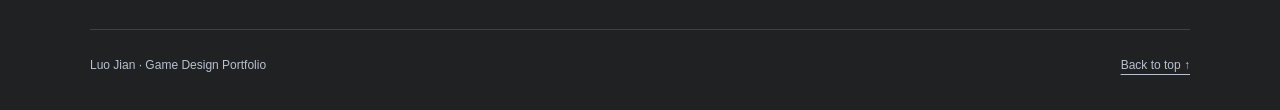
==== commit dbb112c1: "Make English the default portfolio language" ====
--- a/index.html
+++ b/index.html
@@ -1,39 +1,39 @@
 <!DOCTYPE html>
-<html lang="zh-CN">
+<html lang="en">
 <head>
 <meta charset="UTF-8">
 <meta name="viewport" content="width=device-width, initial-scale=1">
-<meta name="description" content="罗健 · 游戏设计作品集，关于我、精选作品与项目详情。">
-<title>罗健 | 游戏设计作品集</title>
+<meta name="description" content="Luo Jian · Game design portfolio. About me, selected work, and project details.">
+<title>Luo Jian | Game Design Portfolio</title>
 <link rel="stylesheet" href="portfolio.css">
 </head>
 <body class="portfolio-home">
-<a class="skip-link" href="#about">跳转到正文</a>
+<a class="skip-link" href="#about">Skip to content</a>
 <header class="home-header">
-<a class="home-brand" href="index.html">罗健<span>GAME DESIGN PORTFOLIO</span></a>
-<nav aria-label="主导航">
-<a href="#about">关于我</a><a href="#projects">作品</a><a href="index-en.html" lang="en">EN</a>
+<a class="home-brand" href="index.html">Luo Jian<span>GAME DESIGN PORTFOLIO</span></a>
+<nav aria-label="Main navigation">
+<a href="#about">About</a><a href="#projects">Projects</a><a href="index-zh.html" lang="zh-CN">中文</a>
 </nav>
 </header>
 <main>
 <section class="about-section" id="about" aria-labelledby="about-title">
 <div class="about-inner">
-<p class="overline">HELLO, I’M 罗健</p>
-<h1 id="about-title">About Me / 关于我</h1>
-<div class="bio"><p>你好，我是罗健。我的作品围绕游戏机制、关卡设计和可玩原型展开，探索空间、视觉线索与交互如何共同构成游戏体验。</p><p>在《Light and Shadow》中，我通过解谜机制、关卡草图与蓝图实现探索光与影。这里记录了项目从想法、搭建到试玩复盘的过程。</p></div>
-<div class="about-bottom"><ul class="specialties"><li>游戏机制</li><li>关卡设计</li><li>蓝图实现</li></ul><a class="work-link" href="#projects">浏览我的作品 <span aria-hidden="true">↓</span></a></div>
+<p class="overline">HELLO, I’M LUO JIAN</p>
+<h1 id="about-title">About Me</h1>
+<div class="bio"><p>Hi, I’m Luo Jian. My work explores game mechanics, level design, and playable prototypes. I’m interested in how spaces, visual cues, and interactions come together to create a game experience.</p><p>In Light and Shadow, I explore light and darkness through puzzle mechanics, level sketches, and Blueprint implementation. This portfolio brings together the idea, the process, and what I learned from playtesting.</p></div>
+<div class="about-bottom"><ul class="specialties"><li>Game mechanics</li><li>Level design</li><li>Blueprints</li></ul><a class="work-link" href="#projects">Explore my work <span aria-hidden="true">↓</span></a></div>
 </div>
 </section>
 <section id="projects" class="projects-section" aria-labelledby="projects-title">
-<div class="projects-heading"><p class="overline">THE PORTFOLIO</p><h2 id="projects-title">精选作品</h2><p>点击项目卡片，查看设计过程、项目图片与复盘。</p></div>
+<div class="projects-heading"><p class="overline">THE PORTFOLIO</p><h2 id="projects-title">Selected Work</h2><p>Click the project card to explore the design process, images, and reflections.</p></div>
 <div class="project-grid">
-<article class="project-card"><a class="project-card-link" href="light-and-shadow.html" aria-label="查看 Light and Shadow 项目详情">
-<div class="card-cover"><img src="assets/image/page-1-image-0.webp" width="824" height="413" alt="Light and Shadow 游戏原型画面"><div class="cover-label"><span>LIGHT AND SHADOW</span><span class="card-arrow" aria-hidden="true">↗</span></div></div>
-<div class="card-content"><div class="tags"><span>解谜</span><span>关卡设计</span><span>Blueprints</span></div><h3>Light and Shadow</h3><p>探索地下洞穴，在光与影之间切换，通过镜面改变光线路径。这是一款围绕环境机关展开的解谜角色扮演游戏。</p><ul><li>教程与三个关卡</li><li>关卡草图与场景白盒</li><li>Line Trace 蓝图与试玩复盘</li></ul><span class="card-cta">查看项目详情 <span aria-hidden="true">→</span></span></div>
+<article class="project-card"><a class="project-card-link" href="light-and-shadow-en.html" aria-label="Explore Light and Shadow project details">
+<div class="card-cover"><img src="assets/image/page-1-image-0.webp" width="824" height="413" alt="Light and Shadow gameplay prototype"><div class="cover-label"><span>LIGHT AND SHADOW</span><span class="card-arrow" aria-hidden="true">↗</span></div></div>
+<div class="card-content"><div class="tags"><span>Puzzle</span><span>Level design</span><span>Blueprints</span></div><h3>Light and Shadow</h3><p>Explore underground caves, switch between light and shadow, and redirect light with mirrors in this puzzle role-playing game.</p><ul><li>Tutorial + three levels</li><li>Level sketches and scene blockouts</li><li>Line Trace Blueprints and playtest reflections</li></ul><span class="card-cta">View project <span aria-hidden="true">→</span></span></div>
 </a></article>
 </div>
 </section>
 </main>
-<footer class="home-footer"><span>罗健 · 游戏设计作品集</span><a href="#about">回到顶部 ↑</a></footer>
+<footer class="home-footer"><span>Luo Jian · Game Design Portfolio</span><a href="#about">Back to top ↑</a></footer>
 </body>
 </html>
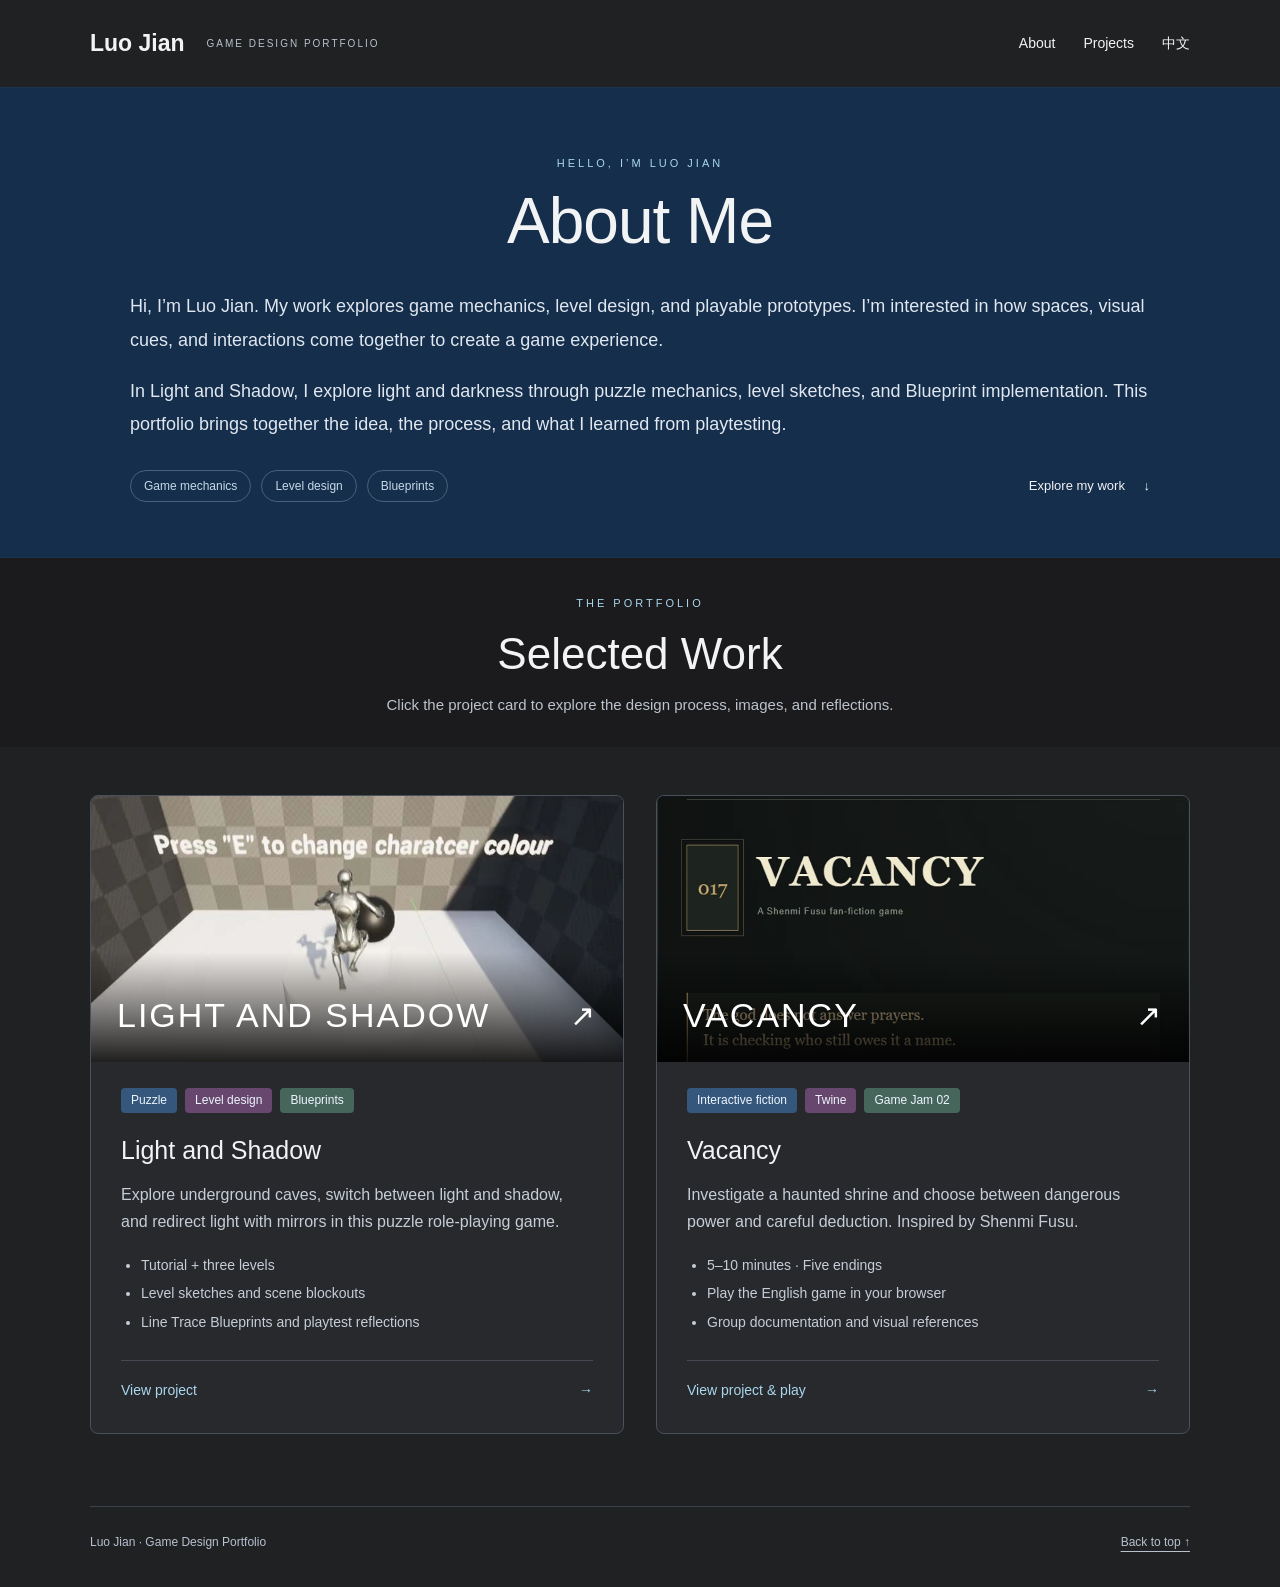
==== commit a2b35d3a: "Add Vacancy game jam project with playable game and original documentation" ====
--- a/index.html
+++ b/index.html
@@ -5,14 +5,15 @@
 <meta name="viewport" content="width=device-width, initial-scale=1">
 <meta name="description" content="Luo Jian · Game design portfolio. About me, selected work, and project details.">
 <title>Luo Jian | Game Design Portfolio</title>
-<link rel="stylesheet" href="portfolio.css">
+<link rel="stylesheet" href="portfolio.css?v=single-language-1">
 </head>
 <body class="portfolio-home">
+<div id="language-content">
 <a class="skip-link" href="#about">Skip to content</a>
 <header class="home-header">
 <a class="home-brand" href="index.html">Luo Jian<span>GAME DESIGN PORTFOLIO</span></a>
 <nav aria-label="Main navigation">
-<a href="#about">About</a><a href="#projects">Projects</a><a href="index-zh.html" lang="zh-CN">中文</a>
+<a href="#about">About</a><a href="#projects">Projects</a><button type="button" class="language-toggle" data-language="zh">中文</button>
 </nav>
 </header>
 <main>
@@ -27,13 +28,53 @@
 <section id="projects" class="projects-section" aria-labelledby="projects-title">
 <div class="projects-heading"><p class="overline">THE PORTFOLIO</p><h2 id="projects-title">Selected Work</h2><p>Click the project card to explore the design process, images, and reflections.</p></div>
 <div class="project-grid">
-<article class="project-card"><a class="project-card-link" href="light-and-shadow-en.html" aria-label="Explore Light and Shadow project details">
+<article class="project-card"><a class="project-card-link" href="light-and-shadow.html" aria-label="Explore Light and Shadow project details">
 <div class="card-cover"><img src="assets/image/page-1-image-0.webp" width="824" height="413" alt="Light and Shadow gameplay prototype"><div class="cover-label"><span>LIGHT AND SHADOW</span><span class="card-arrow" aria-hidden="true">↗</span></div></div>
 <div class="card-content"><div class="tags"><span>Puzzle</span><span>Level design</span><span>Blueprints</span></div><h3>Light and Shadow</h3><p>Explore underground caves, switch between light and shadow, and redirect light with mirrors in this puzzle role-playing game.</p><ul><li>Tutorial + three levels</li><li>Level sketches and scene blockouts</li><li>Line Trace Blueprints and playtest reflections</li></ul><span class="card-cta">View project <span aria-hidden="true">→</span></span></div>
+</a></article>
+<article class="project-card"><a class="project-card-link" href="vacancy.html" aria-label="Explore Vacancy project">
+<div class="card-cover"><img src="assets/vacancy/cover.webp" width="1000" height="564" alt="Vacancy title screen and opening words"><div class="cover-label"><span>VACANCY</span><span class="card-arrow" aria-hidden="true">↗</span></div></div>
+<div class="card-content"><div class="tags"><span>Interactive fiction</span><span>Twine</span><span>Game Jam 02</span></div><h3>Vacancy</h3><p>Investigate a haunted shrine and choose between dangerous power and careful deduction. Inspired by Shenmi Fusu.</p><ul><li>5–10 minutes · Five endings</li><li>Play the English game in your browser</li><li>Group documentation and visual references</li></ul><span class="card-cta">View project & play <span aria-hidden="true">→</span></span></div>
 </a></article>
 </div>
 </section>
 </main>
 <footer class="home-footer"><span>Luo Jian · Game Design Portfolio</span><a href="#about">Back to top ↑</a></footer>
+</div>
+<template id="chinese-content">
+<a class="skip-link" href="#about">跳转到正文</a>
+<header class="home-header">
+<a class="home-brand" href="index.html?lang=zh">罗健<span>GAME DESIGN PORTFOLIO</span></a>
+<nav aria-label="主导航">
+<a href="#about">关于我</a><a href="#projects">作品</a><button type="button" class="language-toggle" data-language="en">EN</button>
+</nav>
+</header>
+<main>
+<section class="about-section" id="about" aria-labelledby="about-title">
+<div class="about-inner">
+<p class="overline">HELLO, I’M 罗健</p>
+<h1 id="about-title">About Me / 关于我</h1>
+<div class="bio"><p>你好，我是罗健。我的作品围绕游戏机制、关卡设计和可玩原型展开，探索空间、视觉线索与交互如何共同构成游戏体验。</p><p>在《Light and Shadow》中，我通过解谜机制、关卡草图与蓝图实现探索光与影。这里记录了项目从想法、搭建到试玩复盘的过程。</p></div>
+<div class="about-bottom"><ul class="specialties"><li>游戏机制</li><li>关卡设计</li><li>蓝图实现</li></ul><a class="work-link" href="#projects">浏览我的作品 <span aria-hidden="true">↓</span></a></div>
+</div>
+</section>
+<section id="projects" class="projects-section" aria-labelledby="projects-title">
+<div class="projects-heading"><p class="overline">THE PORTFOLIO</p><h2 id="projects-title">精选作品</h2><p>点击项目卡片，查看设计过程、项目图片与复盘。</p></div>
+<div class="project-grid">
+<article class="project-card"><a class="project-card-link" href="light-and-shadow.html?lang=zh" aria-label="查看 Light and Shadow 项目详情">
+<div class="card-cover"><img src="assets/image/page-1-image-0.webp" width="824" height="413" alt="Light and Shadow 游戏原型画面"><div class="cover-label"><span>LIGHT AND SHADOW</span><span class="card-arrow" aria-hidden="true">↗</span></div></div>
+<div class="card-content"><div class="tags"><span>解谜</span><span>关卡设计</span><span>Blueprints</span></div><h3>Light and Shadow</h3><p>探索地下洞穴，在光与影之间切换，通过镜面改变光线路径。这是一款围绕环境机关展开的解谜角色扮演游戏。</p><ul><li>教程与三个关卡</li><li>关卡草图与场景白盒</li><li>Line Trace 蓝图与试玩复盘</li></ul><span class="card-cta">查看项目详情 <span aria-hidden="true">→</span></span></div>
+</a></article>
+<article class="project-card"><a class="project-card-link" href="vacancy.html?lang=zh" aria-label="查看 Vacancy 空位项目">
+<div class="card-cover"><img src="assets/vacancy/cover.webp" width="1000" height="564" alt="Vacancy 英文游戏标题与开场"><div class="cover-label"><span>VACANCY</span><span class="card-arrow" aria-hidden="true">↗</span></div></div>
+<div class="card-content"><div class="tags"><span>互动小说</span><span>Twine</span><span>Game Jam 02</span></div><h3>Vacancy / 空位</h3><p>调查一座供奉厉鬼的祠堂，在危险的力量与耐心的推理之间做出选择。灵感来自《神秘复苏》。</p><ul><li>5–10 分钟 · 五种结局</li><li>直接在浏览器游玩英文版</li><li>小组文档与视觉参考</li></ul><span class="card-cta">查看项目与游玩 <span aria-hidden="true">→</span></span></div>
+</a></article>
+</div>
+</section>
+</main>
+<footer class="home-footer"><span>罗健 · 游戏设计作品集</span><a href="#about">回到顶部 ↑</a></footer>
+</template>
+<script type="application/json" id="language-metadata">{"en": {"title": "Luo Jian | Game Design Portfolio", "description": "Luo Jian · Game design portfolio. About me, selected work, and project details."}, "zh": {"title": "罗健 | 游戏设计作品集", "description": "罗健 · 游戏设计作品集，关于我、精选作品与项目详情。"}}</script>
+<script src="language.js?v=1"></script>
 </body>
 </html>
--- a/portfolio.css
+++ b/portfolio.css
@@ -49,3 +49,6 @@
 .project-page h1 em{color:#a9d7ed}.project-page .hero-image{background:#142e4b}.project-page .mechanics,.project-page .feedback article{background:#18324b}.project-page .feedback article+article{background:#292e36}.project-page .feedback ul{color:#cbd5e0}.project-page .mechanics article>span{color:#a9d7ed}.project-page .sketch-grid figure{background:#f9f9f5;color:#202a2c}.project-page .extra{background:#f9f9f5}.project-page .button{background:#315879}.project-page .button:hover{background:#416d92}.project-page nav a:hover{color:#a9d7ed}.project-page header{flex-wrap:wrap;gap:16px}.project-page nav{flex-wrap:wrap;gap:20px}.project-page .gallery img{background:#303740}
 @media(max-width:650px){.home-header{padding:20px 24px;flex-wrap:wrap}.home-brand span{display:none}.home-header nav{gap:20px}.about-inner{padding:42px 24px}.bio{font-size:16px}.about-bottom{align-items:flex-start;flex-direction:column;gap:18px}.project-grid{padding:30px 0 46px}.card-content{padding:22px}.cover-label{padding:28px 18px 14px;font-size:20px;letter-spacing:1px}.home-footer{margin:0 24px;flex-wrap:wrap}.project-page header .wordmark span{display:none}}
 @media(prefers-reduced-motion:reduce){html{scroll-behavior:auto}.project-card-link,.card-cover img{transition:none}.project-card-link:hover,.project-card-link:hover .card-cover img{transform:none}}
+.language-toggle{appearance:none;background:none;border:0;padding:0;color:inherit;font:inherit;cursor:pointer;line-height:inherit}
+.language-toggle:hover{color:var(--accent)}
+.language-toggle:focus-visible{outline:3px solid #a9d7ed;outline-offset:6px}
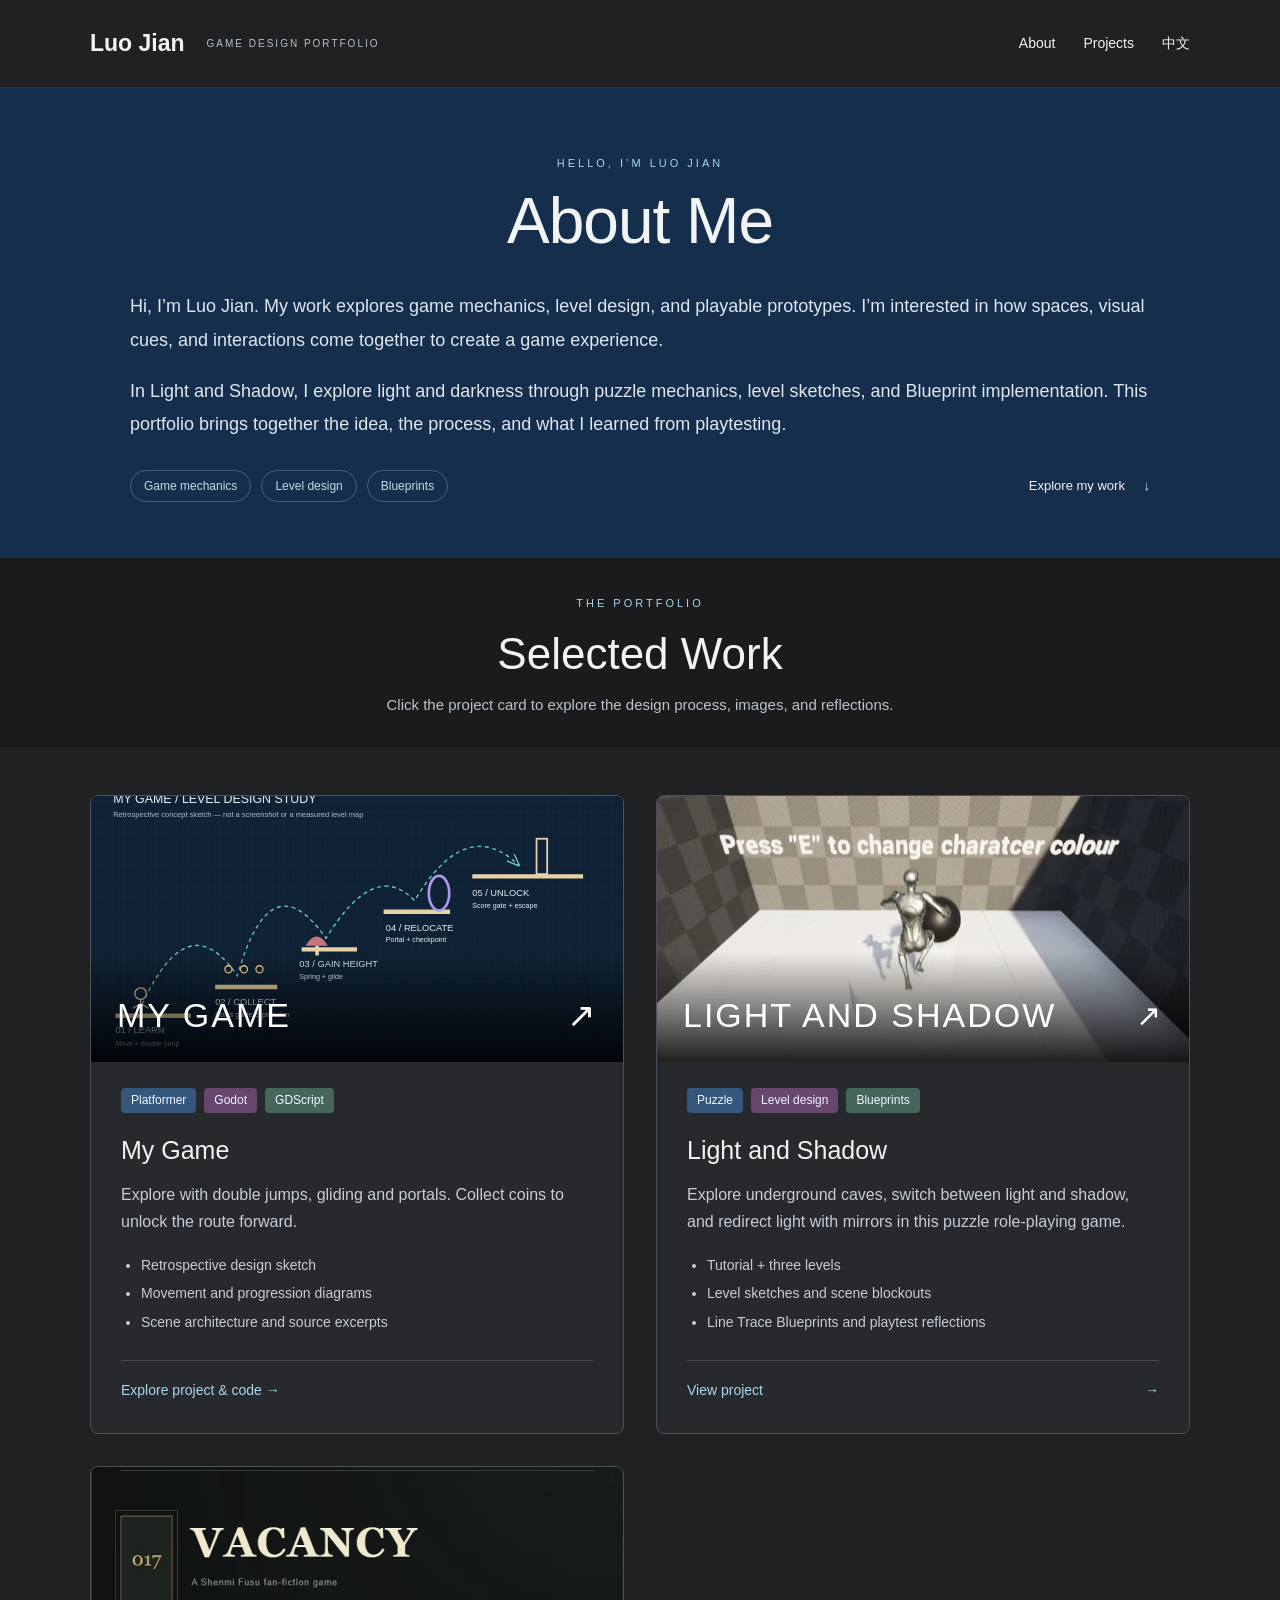
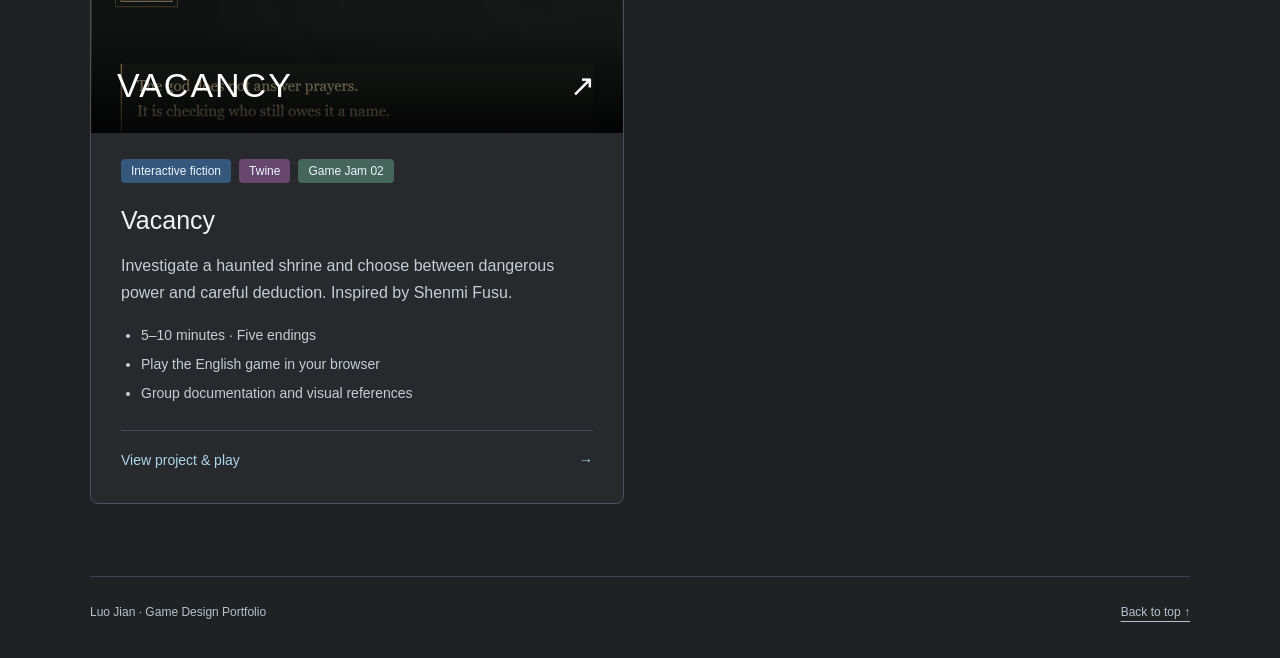
==== commit 92098c96: "Add My Game portfolio project with design sketches and GDScript logic" ====
--- a/index.html
+++ b/index.html
@@ -28,6 +28,7 @@
 <section id="projects" class="projects-section" aria-labelledby="projects-title">
 <div class="projects-heading"><p class="overline">THE PORTFOLIO</p><h2 id="projects-title">Selected Work</h2><p>Click the project card to explore the design process, images, and reflections.</p></div>
 <div class="project-grid">
+<article class="project-card"><a class="project-card-link" href="my-game.html"><div class="card-cover"><img src="assets/my-game/design-sketch.svg" width="1200" height="680" alt="My Game retrospective level concept sketch"><div class="cover-label"><span>MY GAME</span><span aria-hidden="true">↗</span></div></div><div class="card-content"><div class="tags"><span>Platformer</span><span>Godot</span><span>GDScript</span></div><h3>My Game</h3><p>Explore with double jumps, gliding and portals. Collect coins to unlock the route forward.</p><ul><li>Retrospective design sketch</li><li>Movement and progression diagrams</li><li>Scene architecture and source excerpts</li></ul><span class="card-cta">Explore project & code →</span></div></a></article>
 <article class="project-card"><a class="project-card-link" href="light-and-shadow.html" aria-label="Explore Light and Shadow project details">
 <div class="card-cover"><img src="assets/image/page-1-image-0.webp" width="824" height="413" alt="Light and Shadow gameplay prototype"><div class="cover-label"><span>LIGHT AND SHADOW</span><span class="card-arrow" aria-hidden="true">↗</span></div></div>
 <div class="card-content"><div class="tags"><span>Puzzle</span><span>Level design</span><span>Blueprints</span></div><h3>Light and Shadow</h3><p>Explore underground caves, switch between light and shadow, and redirect light with mirrors in this puzzle role-playing game.</p><ul><li>Tutorial + three levels</li><li>Level sketches and scene blockouts</li><li>Line Trace Blueprints and playtest reflections</li></ul><span class="card-cta">View project <span aria-hidden="true">→</span></span></div>
@@ -61,6 +62,7 @@
 <section id="projects" class="projects-section" aria-labelledby="projects-title">
 <div class="projects-heading"><p class="overline">THE PORTFOLIO</p><h2 id="projects-title">精选作品</h2><p>点击项目卡片，查看设计过程、项目图片与复盘。</p></div>
 <div class="project-grid">
+<article class="project-card"><a class="project-card-link" href="my-game.html?lang=zh"><div class="card-cover"><img src="assets/my-game/design-sketch.svg" width="1200" height="680" alt="My Game 回顾性关卡概念草图"><div class="cover-label"><span>MY GAME</span><span aria-hidden="true">↗</span></div></div><div class="card-content"><div class="tags"><span>Platformer</span><span>Godot</span><span>GDScript</span></div><h3>My Game / 平台跳跃</h3><p>通过二段跳、滑翔与传送门探索关卡，收集金币解锁通路。</p><ul><li>回顾性设计草图</li><li>移动与关卡推进逻辑图</li><li>场景结构与实际源码</li></ul><span class="card-cta">查看项目与编程逻辑 →</span></div></a></article>
 <article class="project-card"><a class="project-card-link" href="light-and-shadow.html?lang=zh" aria-label="查看 Light and Shadow 项目详情">
 <div class="card-cover"><img src="assets/image/page-1-image-0.webp" width="824" height="413" alt="Light and Shadow 游戏原型画面"><div class="cover-label"><span>LIGHT AND SHADOW</span><span class="card-arrow" aria-hidden="true">↗</span></div></div>
 <div class="card-content"><div class="tags"><span>解谜</span><span>关卡设计</span><span>Blueprints</span></div><h3>Light and Shadow</h3><p>探索地下洞穴，在光与影之间切换，通过镜面改变光线路径。这是一款围绕环境机关展开的解谜角色扮演游戏。</p><ul><li>教程与三个关卡</li><li>关卡草图与场景白盒</li><li>Line Trace 蓝图与试玩复盘</li></ul><span class="card-cta">查看项目详情 <span aria-hidden="true">→</span></span></div>
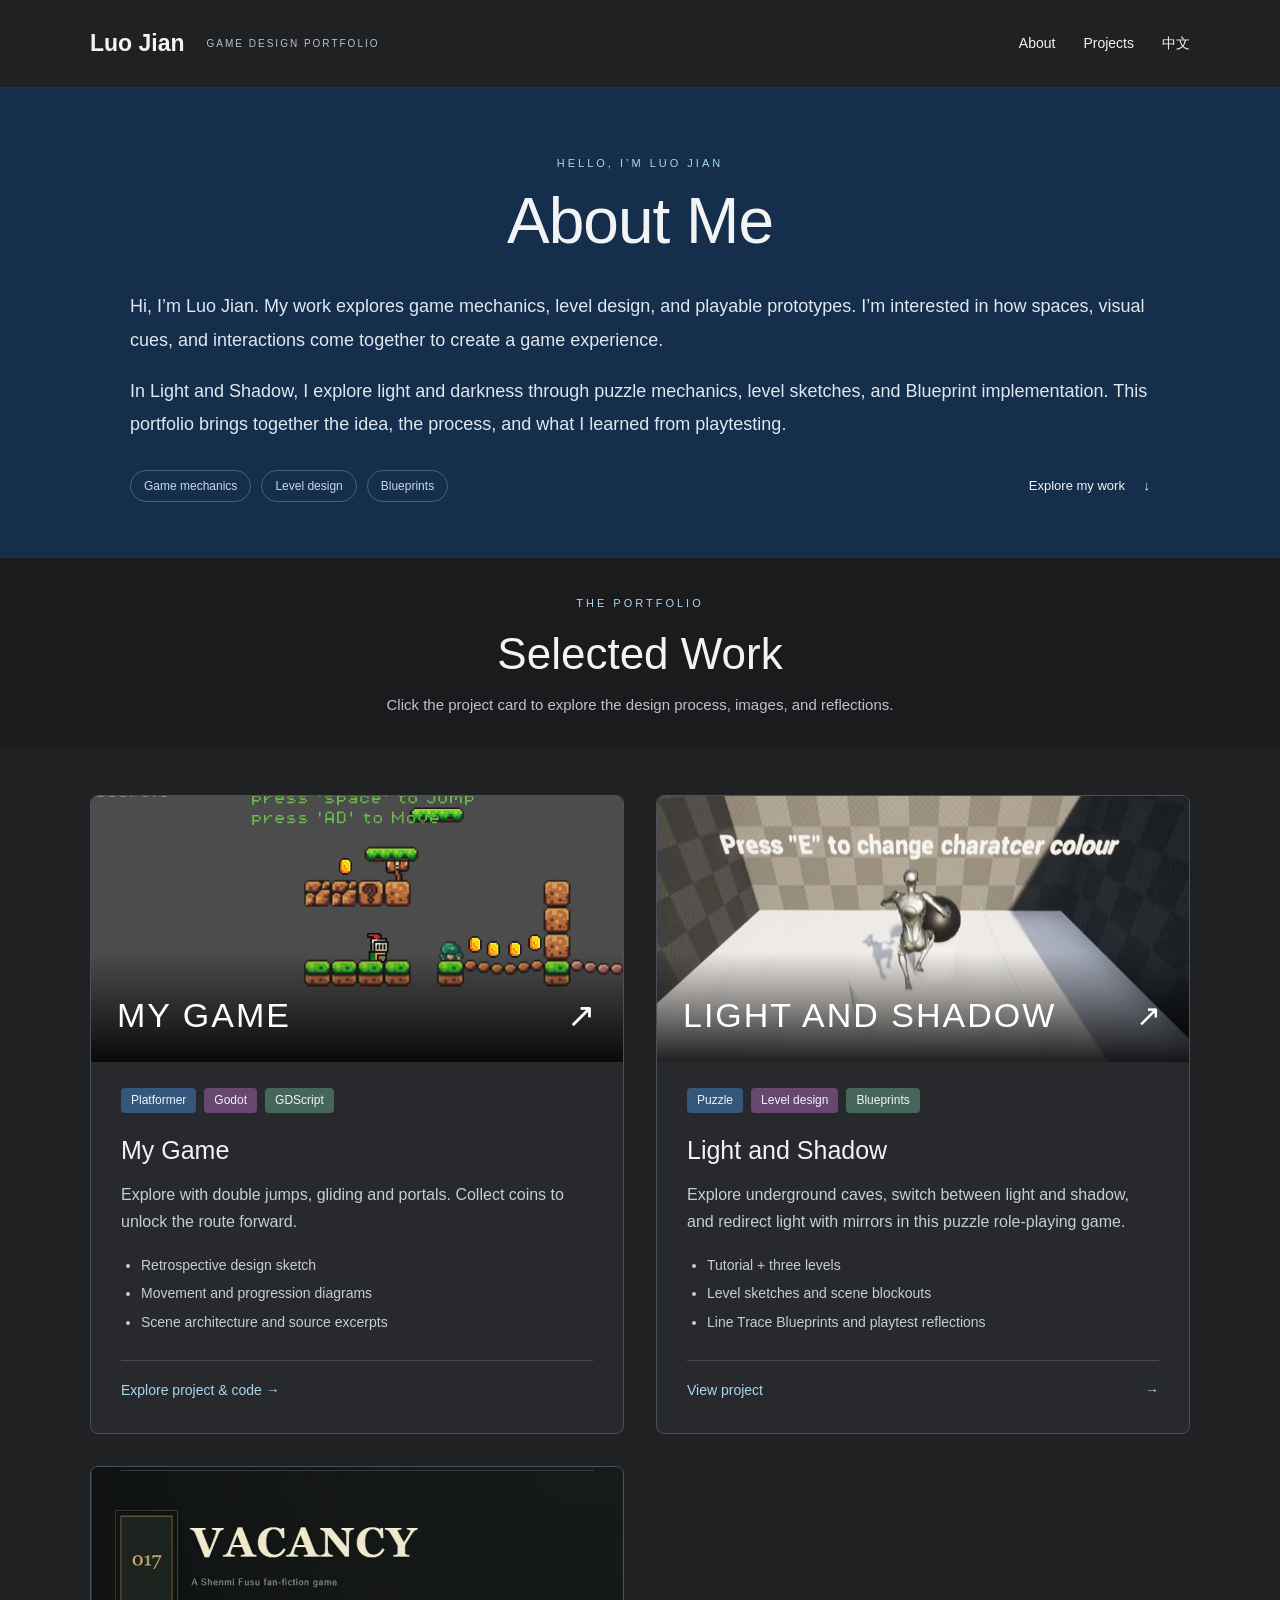
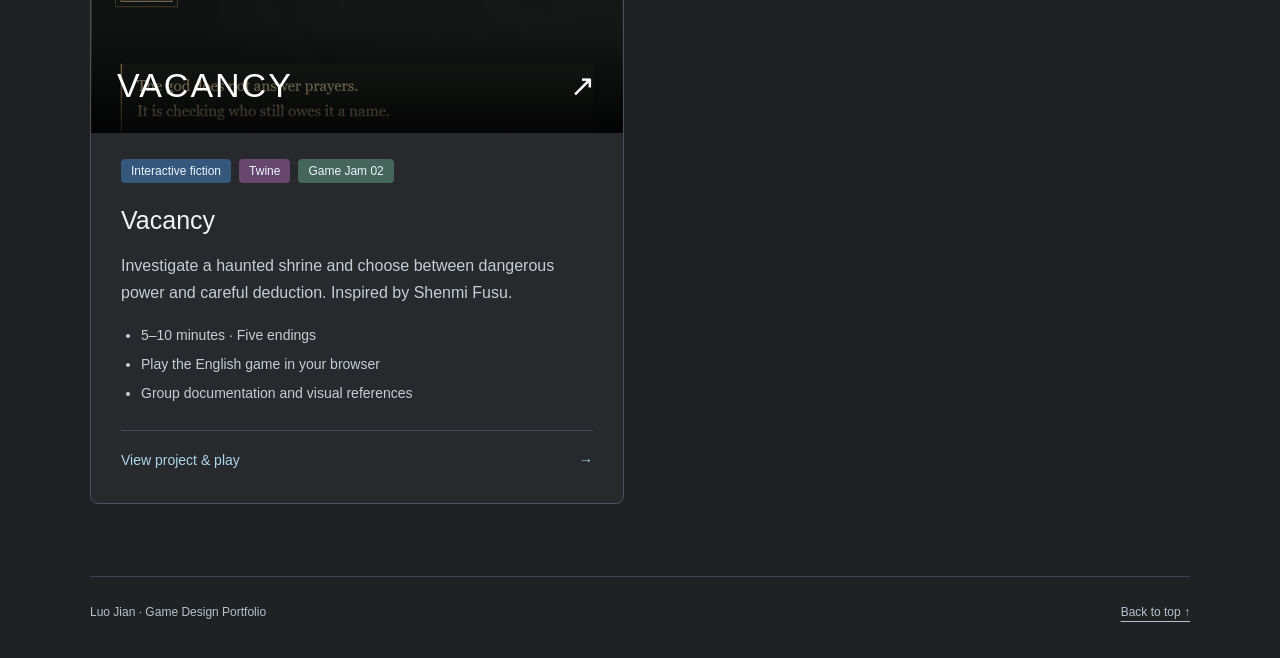
==== commit f6cd11d4: "Add Godot runtime screenshots to My Game portfolio" ====
--- a/index.html
+++ b/index.html
@@ -28,7 +28,7 @@
 <section id="projects" class="projects-section" aria-labelledby="projects-title">
 <div class="projects-heading"><p class="overline">THE PORTFOLIO</p><h2 id="projects-title">Selected Work</h2><p>Click the project card to explore the design process, images, and reflections.</p></div>
 <div class="project-grid">
-<article class="project-card"><a class="project-card-link" href="my-game.html"><div class="card-cover"><img src="assets/my-game/design-sketch.svg" width="1200" height="680" alt="My Game retrospective level concept sketch"><div class="cover-label"><span>MY GAME</span><span aria-hidden="true">↗</span></div></div><div class="card-content"><div class="tags"><span>Platformer</span><span>Godot</span><span>GDScript</span></div><h3>My Game</h3><p>Explore with double jumps, gliding and portals. Collect coins to unlock the route forward.</p><ul><li>Retrospective design sketch</li><li>Movement and progression diagrams</li><li>Scene architecture and source excerpts</li></ul><span class="card-cta">Explore project & code →</span></div></a></article>
+<article class="project-card"><a class="project-card-link" href="my-game.html"><div class="card-cover"><img src="assets/my-game/01-start.png" width="1280" height="720" alt="My Game running in Godot: starting area"><div class="cover-label"><span>MY GAME</span><span aria-hidden="true">↗</span></div></div><div class="card-content"><div class="tags"><span>Platformer</span><span>Godot</span><span>GDScript</span></div><h3>My Game</h3><p>Explore with double jumps, gliding and portals. Collect coins to unlock the route forward.</p><ul><li>Retrospective design sketch</li><li>Movement and progression diagrams</li><li>Scene architecture and source excerpts</li></ul><span class="card-cta">Explore project & code →</span></div></a></article>
 <article class="project-card"><a class="project-card-link" href="light-and-shadow.html" aria-label="Explore Light and Shadow project details">
 <div class="card-cover"><img src="assets/image/page-1-image-0.webp" width="824" height="413" alt="Light and Shadow gameplay prototype"><div class="cover-label"><span>LIGHT AND SHADOW</span><span class="card-arrow" aria-hidden="true">↗</span></div></div>
 <div class="card-content"><div class="tags"><span>Puzzle</span><span>Level design</span><span>Blueprints</span></div><h3>Light and Shadow</h3><p>Explore underground caves, switch between light and shadow, and redirect light with mirrors in this puzzle role-playing game.</p><ul><li>Tutorial + three levels</li><li>Level sketches and scene blockouts</li><li>Line Trace Blueprints and playtest reflections</li></ul><span class="card-cta">View project <span aria-hidden="true">→</span></span></div>
@@ -62,7 +62,7 @@
 <section id="projects" class="projects-section" aria-labelledby="projects-title">
 <div class="projects-heading"><p class="overline">THE PORTFOLIO</p><h2 id="projects-title">精选作品</h2><p>点击项目卡片，查看设计过程、项目图片与复盘。</p></div>
 <div class="project-grid">
-<article class="project-card"><a class="project-card-link" href="my-game.html?lang=zh"><div class="card-cover"><img src="assets/my-game/design-sketch.svg" width="1200" height="680" alt="My Game 回顾性关卡概念草图"><div class="cover-label"><span>MY GAME</span><span aria-hidden="true">↗</span></div></div><div class="card-content"><div class="tags"><span>Platformer</span><span>Godot</span><span>GDScript</span></div><h3>My Game / 平台跳跃</h3><p>通过二段跳、滑翔与传送门探索关卡，收集金币解锁通路。</p><ul><li>回顾性设计草图</li><li>移动与关卡推进逻辑图</li><li>场景结构与实际源码</li></ul><span class="card-cta">查看项目与编程逻辑 →</span></div></a></article>
+<article class="project-card"><a class="project-card-link" href="my-game.html?lang=zh"><div class="card-cover"><img src="assets/my-game/01-start.png" width="1280" height="720" alt="My Game 游戏运行截图：起点区域"><div class="cover-label"><span>MY GAME</span><span aria-hidden="true">↗</span></div></div><div class="card-content"><div class="tags"><span>Platformer</span><span>Godot</span><span>GDScript</span></div><h3>My Game / 平台跳跃</h3><p>通过二段跳、滑翔与传送门探索关卡，收集金币解锁通路。</p><ul><li>回顾性设计草图</li><li>移动与关卡推进逻辑图</li><li>场景结构与实际源码</li></ul><span class="card-cta">查看项目与编程逻辑 →</span></div></a></article>
 <article class="project-card"><a class="project-card-link" href="light-and-shadow.html?lang=zh" aria-label="查看 Light and Shadow 项目详情">
 <div class="card-cover"><img src="assets/image/page-1-image-0.webp" width="824" height="413" alt="Light and Shadow 游戏原型画面"><div class="cover-label"><span>LIGHT AND SHADOW</span><span class="card-arrow" aria-hidden="true">↗</span></div></div>
 <div class="card-content"><div class="tags"><span>解谜</span><span>关卡设计</span><span>Blueprints</span></div><h3>Light and Shadow</h3><p>探索地下洞穴，在光与影之间切换，通过镜面改变光线路径。这是一款围绕环境机关展开的解谜角色扮演游戏。</p><ul><li>教程与三个关卡</li><li>关卡草图与场景白盒</li><li>Line Trace 蓝图与试玩复盘</li></ul><span class="card-cta">查看项目详情 <span aria-hidden="true">→</span></span></div>
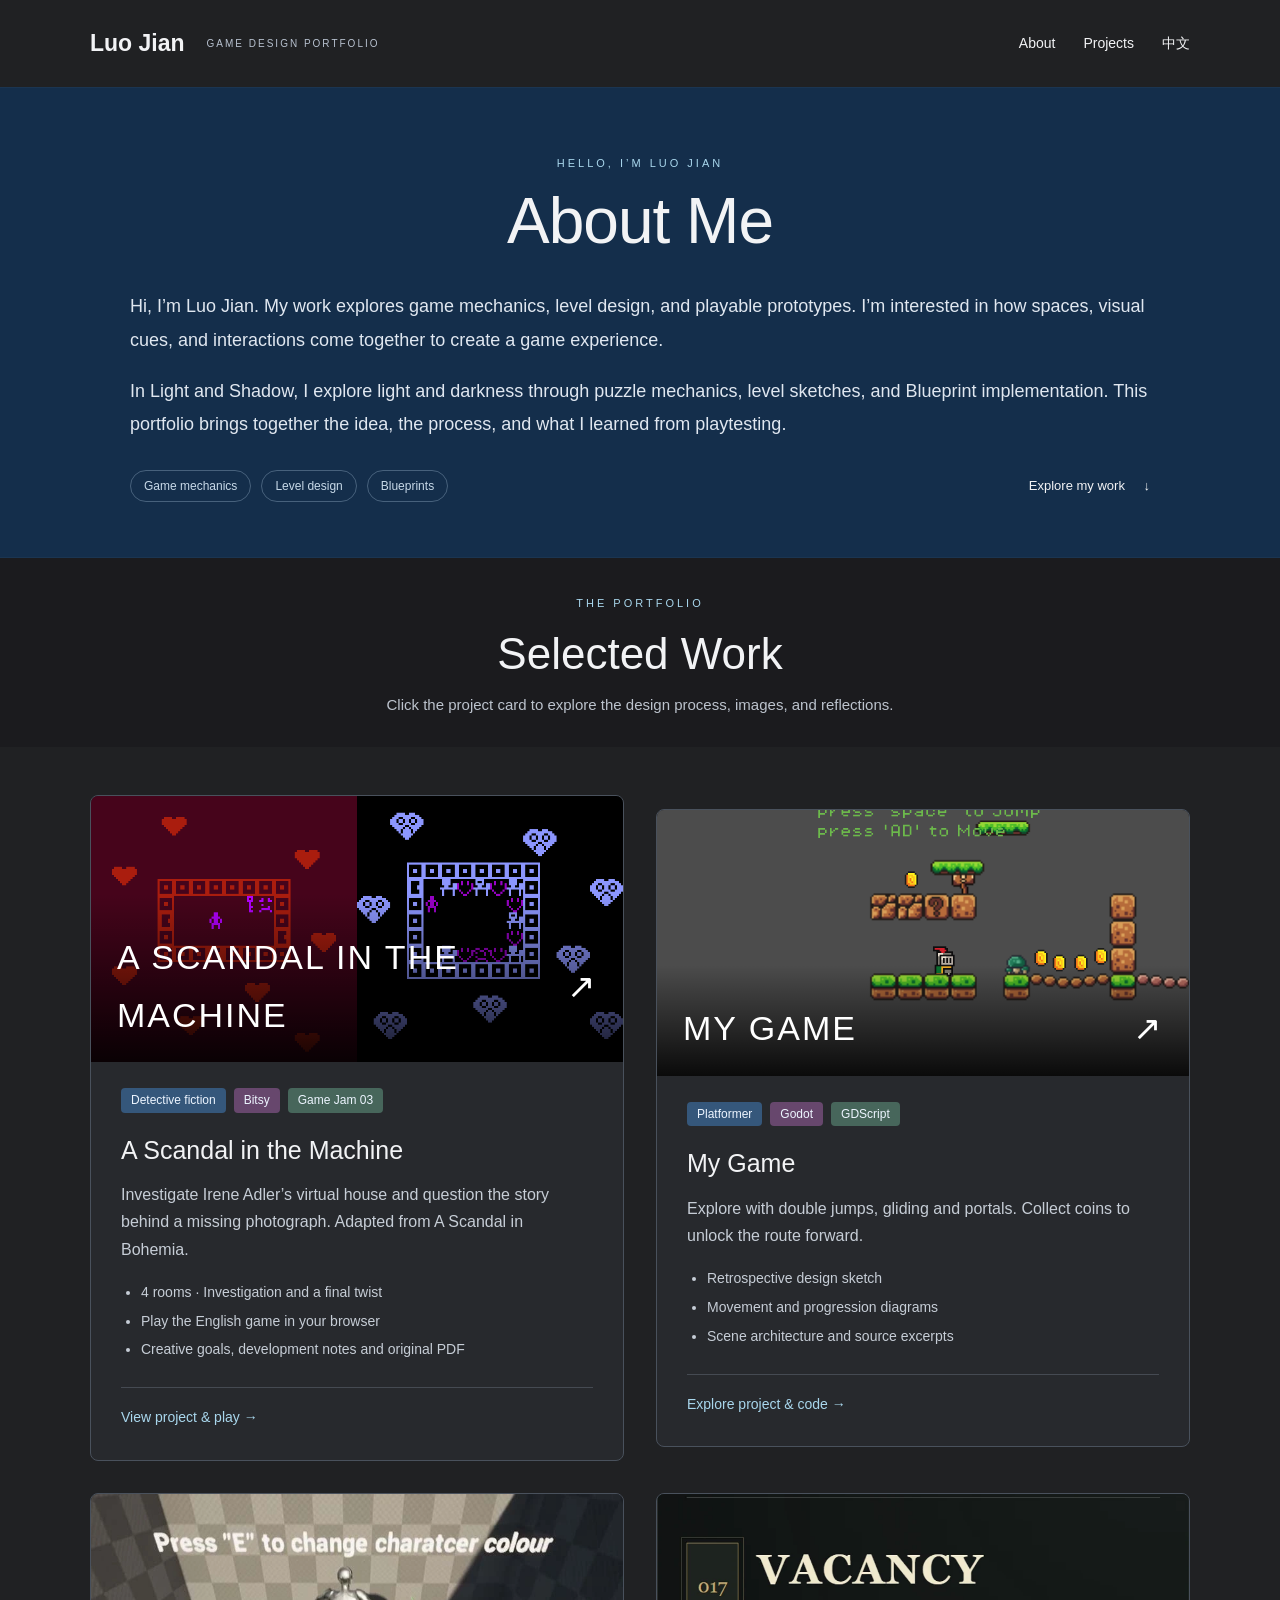
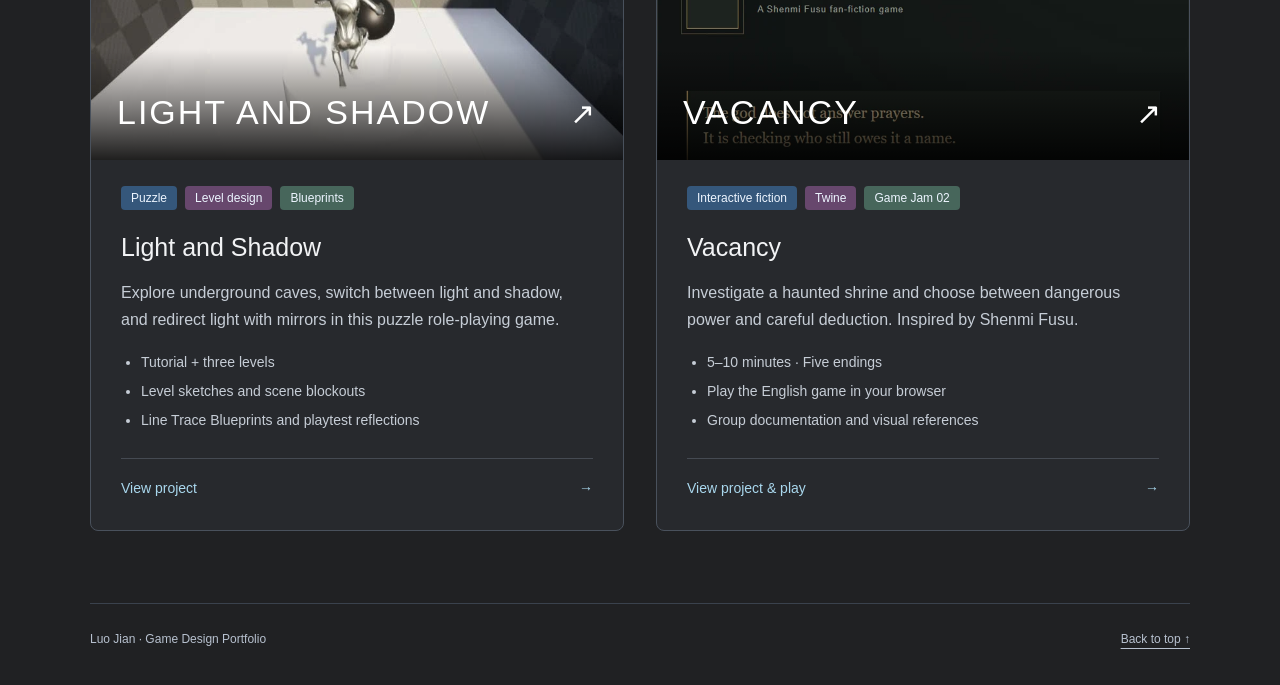
==== commit 36328998: "Add Game Jam 03 Sherlock Holmes project with playable Bitsy game and documentation" ====
--- a/index.html
+++ b/index.html
@@ -28,6 +28,7 @@
 <section id="projects" class="projects-section" aria-labelledby="projects-title">
 <div class="projects-heading"><p class="overline">THE PORTFOLIO</p><h2 id="projects-title">Selected Work</h2><p>Click the project card to explore the design process, images, and reflections.</p></div>
 <div class="project-grid">
+<article class="project-card"><a class="project-card-link" href="sherlock.html"><div class="card-cover"><img src="assets/sherlock/cover.webp" width="1024" height="512" alt="Pixel rooms from the Sherlock Holmes Bitsy game"><div class="cover-label"><span>A SCANDAL IN THE MACHINE</span><span aria-hidden="true">↗</span></div></div><div class="card-content"><div class="tags"><span>Detective fiction</span><span>Bitsy</span><span>Game Jam 03</span></div><h3>A Scandal in the Machine</h3><p>Investigate Irene Adler’s virtual house and question the story behind a missing photograph. Adapted from A Scandal in Bohemia.</p><ul><li>4 rooms · Investigation and a final twist</li><li>Play the English game in your browser</li><li>Creative goals, development notes and original PDF</li></ul><span class="card-cta">View project & play →</span></div></a></article>
 <article class="project-card"><a class="project-card-link" href="my-game.html"><div class="card-cover"><img src="assets/my-game/01-start.png" width="1280" height="720" alt="My Game running in Godot: starting area"><div class="cover-label"><span>MY GAME</span><span aria-hidden="true">↗</span></div></div><div class="card-content"><div class="tags"><span>Platformer</span><span>Godot</span><span>GDScript</span></div><h3>My Game</h3><p>Explore with double jumps, gliding and portals. Collect coins to unlock the route forward.</p><ul><li>Retrospective design sketch</li><li>Movement and progression diagrams</li><li>Scene architecture and source excerpts</li></ul><span class="card-cta">Explore project & code →</span></div></a></article>
 <article class="project-card"><a class="project-card-link" href="light-and-shadow.html" aria-label="Explore Light and Shadow project details">
 <div class="card-cover"><img src="assets/image/page-1-image-0.webp" width="824" height="413" alt="Light and Shadow gameplay prototype"><div class="cover-label"><span>LIGHT AND SHADOW</span><span class="card-arrow" aria-hidden="true">↗</span></div></div>
@@ -62,6 +63,7 @@
 <section id="projects" class="projects-section" aria-labelledby="projects-title">
 <div class="projects-heading"><p class="overline">THE PORTFOLIO</p><h2 id="projects-title">精选作品</h2><p>点击项目卡片，查看设计过程、项目图片与复盘。</p></div>
 <div class="project-grid">
+<article class="project-card"><a class="project-card-link" href="sherlock.html?lang=zh"><div class="card-cover"><img src="assets/sherlock/cover.webp" width="1024" height="512" alt="福尔摩斯 Bitsy 游戏的大厅与档案室像素画面"><div class="cover-label"><span>A SCANDAL IN THE MACHINE</span><span aria-hidden="true">↗</span></div></div><div class="card-content"><div class="tags"><span>侦探解谜</span><span>Bitsy</span><span>Game Jam 03</span></div><h3>机器中的丑闻</h3><p>进入艾琳·艾德勒的虚拟住宅，收集线索并揭开一张照片背后的真相。改编自《波希米亚丑闻》。</p><ul><li>4 个房间 · 调查与剧情反转</li><li>直接在浏览器游玩英文版</li><li>创作目标、开发记录与原始 PDF</li></ul><span class="card-cta">查看项目与游玩 →</span></div></a></article>
 <article class="project-card"><a class="project-card-link" href="my-game.html?lang=zh"><div class="card-cover"><img src="assets/my-game/01-start.png" width="1280" height="720" alt="My Game 游戏运行截图：起点区域"><div class="cover-label"><span>MY GAME</span><span aria-hidden="true">↗</span></div></div><div class="card-content"><div class="tags"><span>Platformer</span><span>Godot</span><span>GDScript</span></div><h3>My Game / 平台跳跃</h3><p>通过二段跳、滑翔与传送门探索关卡，收集金币解锁通路。</p><ul><li>回顾性设计草图</li><li>移动与关卡推进逻辑图</li><li>场景结构与实际源码</li></ul><span class="card-cta">查看项目与编程逻辑 →</span></div></a></article>
 <article class="project-card"><a class="project-card-link" href="light-and-shadow.html?lang=zh" aria-label="查看 Light and Shadow 项目详情">
 <div class="card-cover"><img src="assets/image/page-1-image-0.webp" width="824" height="413" alt="Light and Shadow 游戏原型画面"><div class="cover-label"><span>LIGHT AND SHADOW</span><span class="card-arrow" aria-hidden="true">↗</span></div></div>
